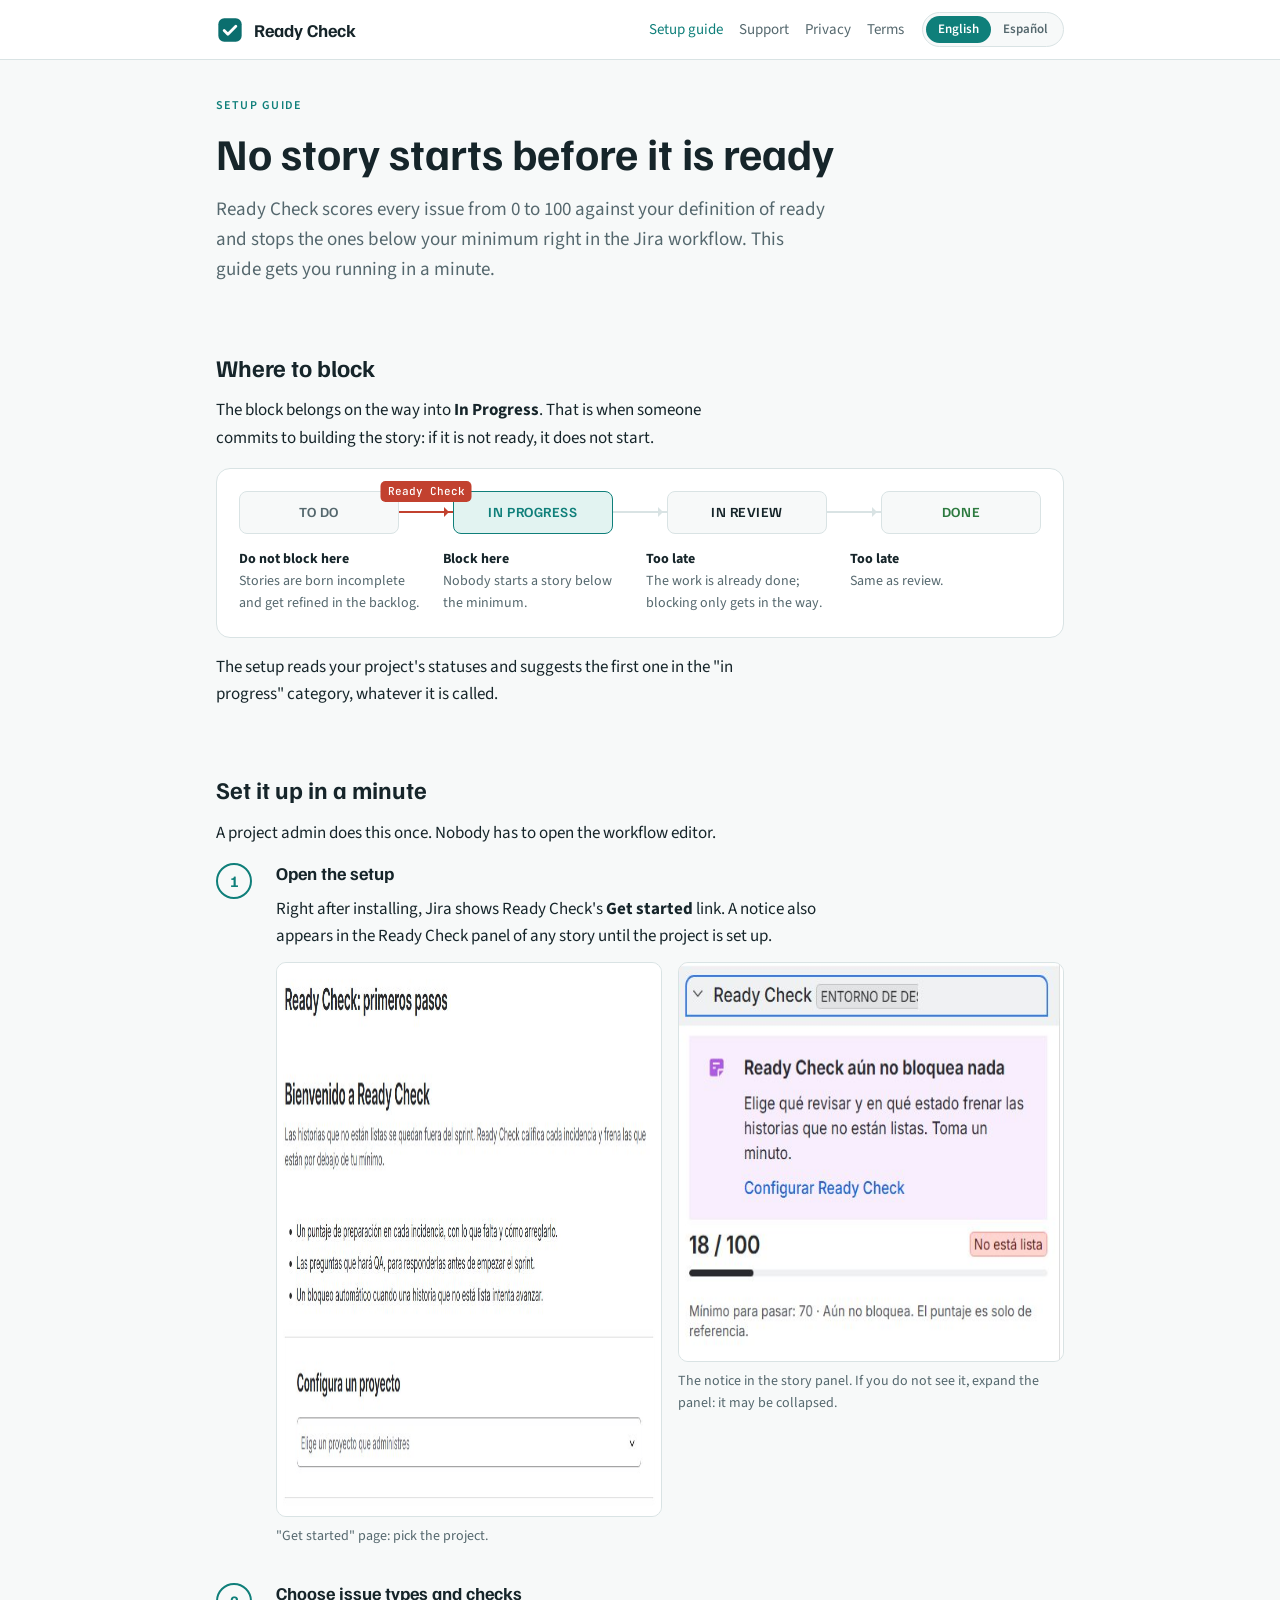
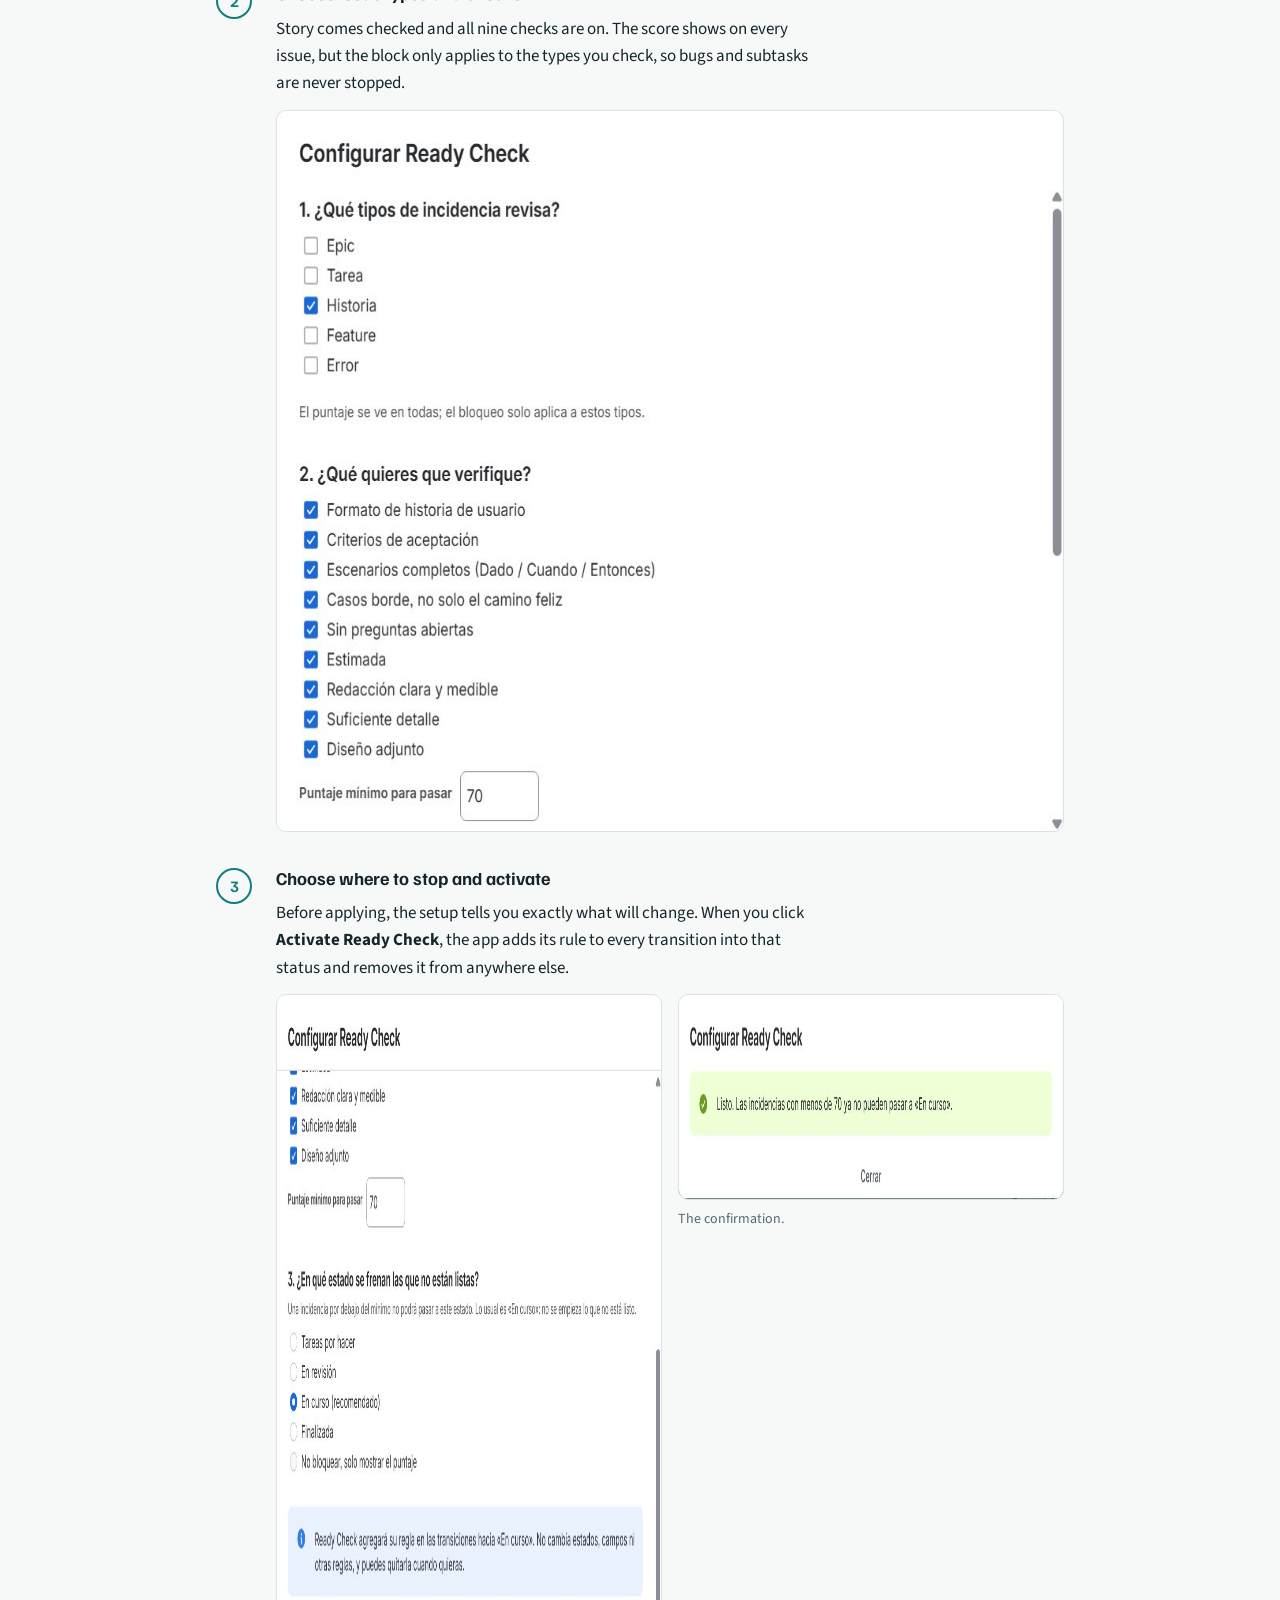
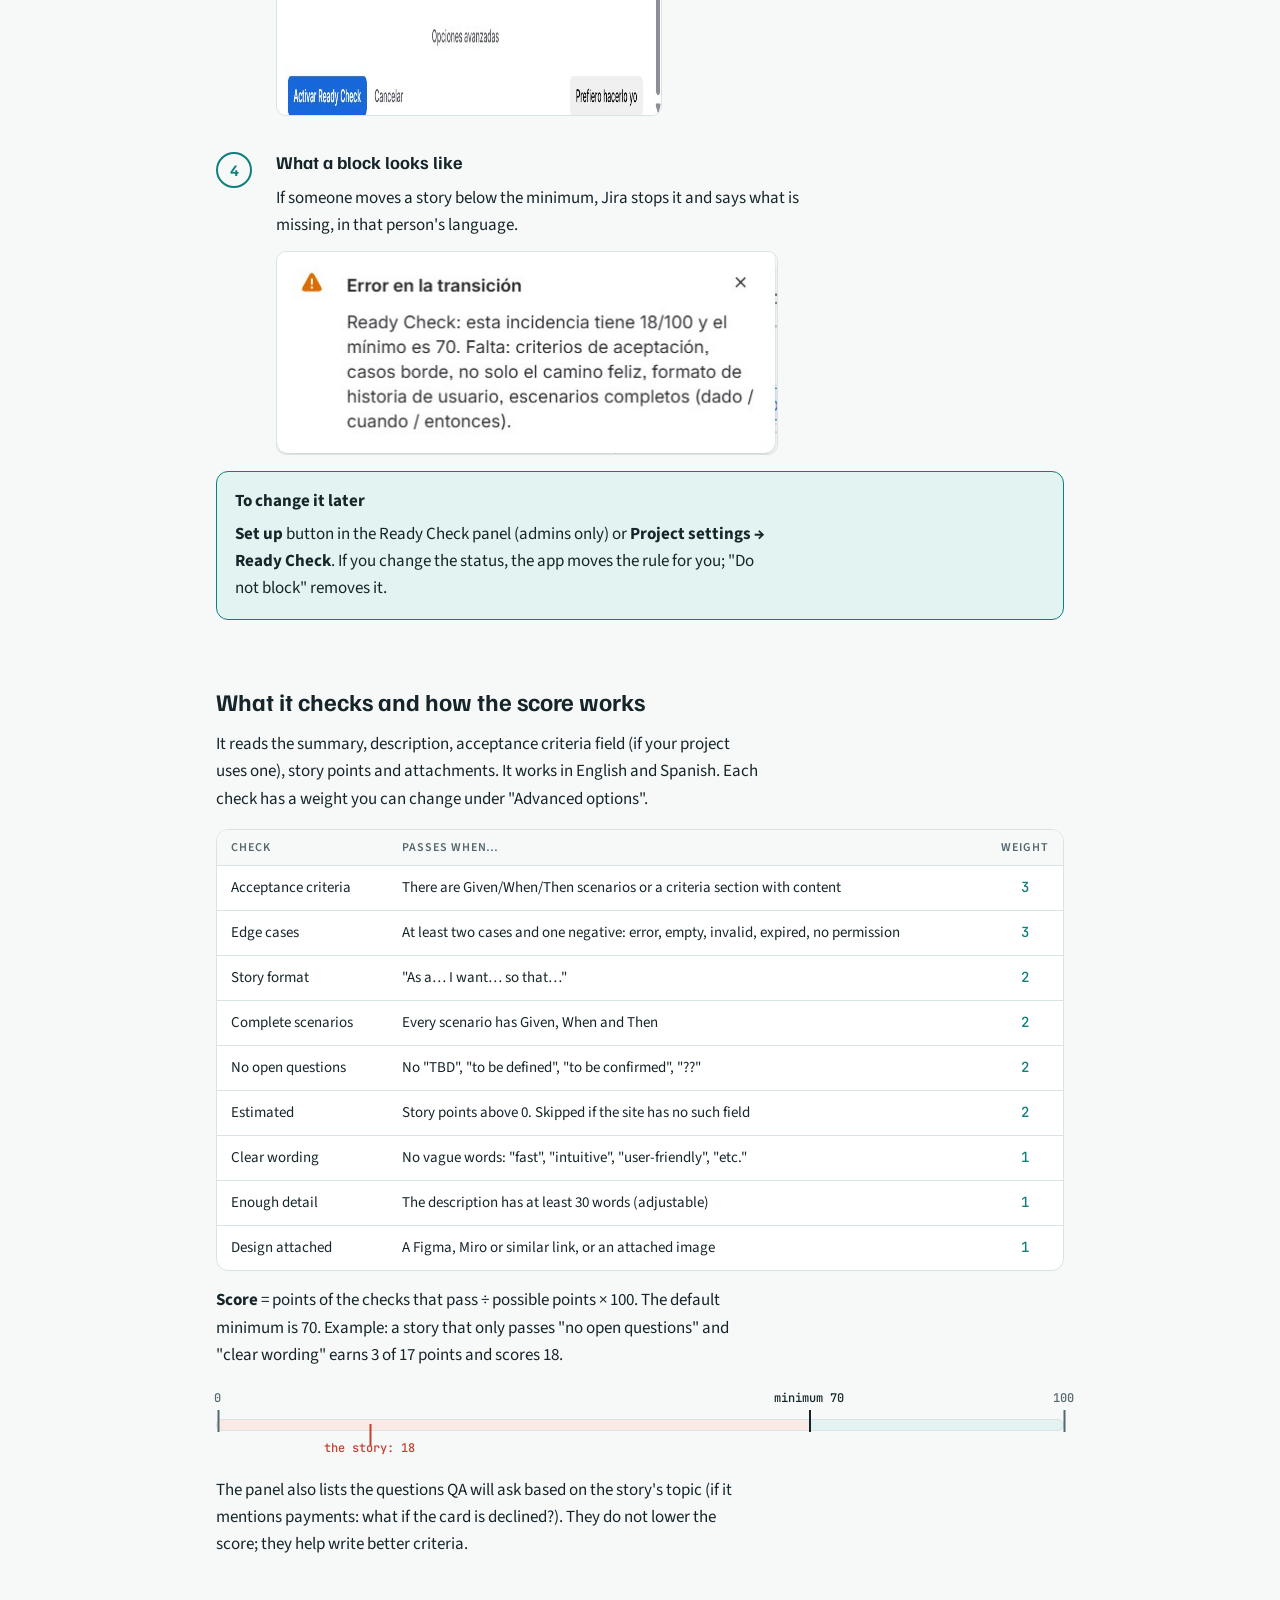
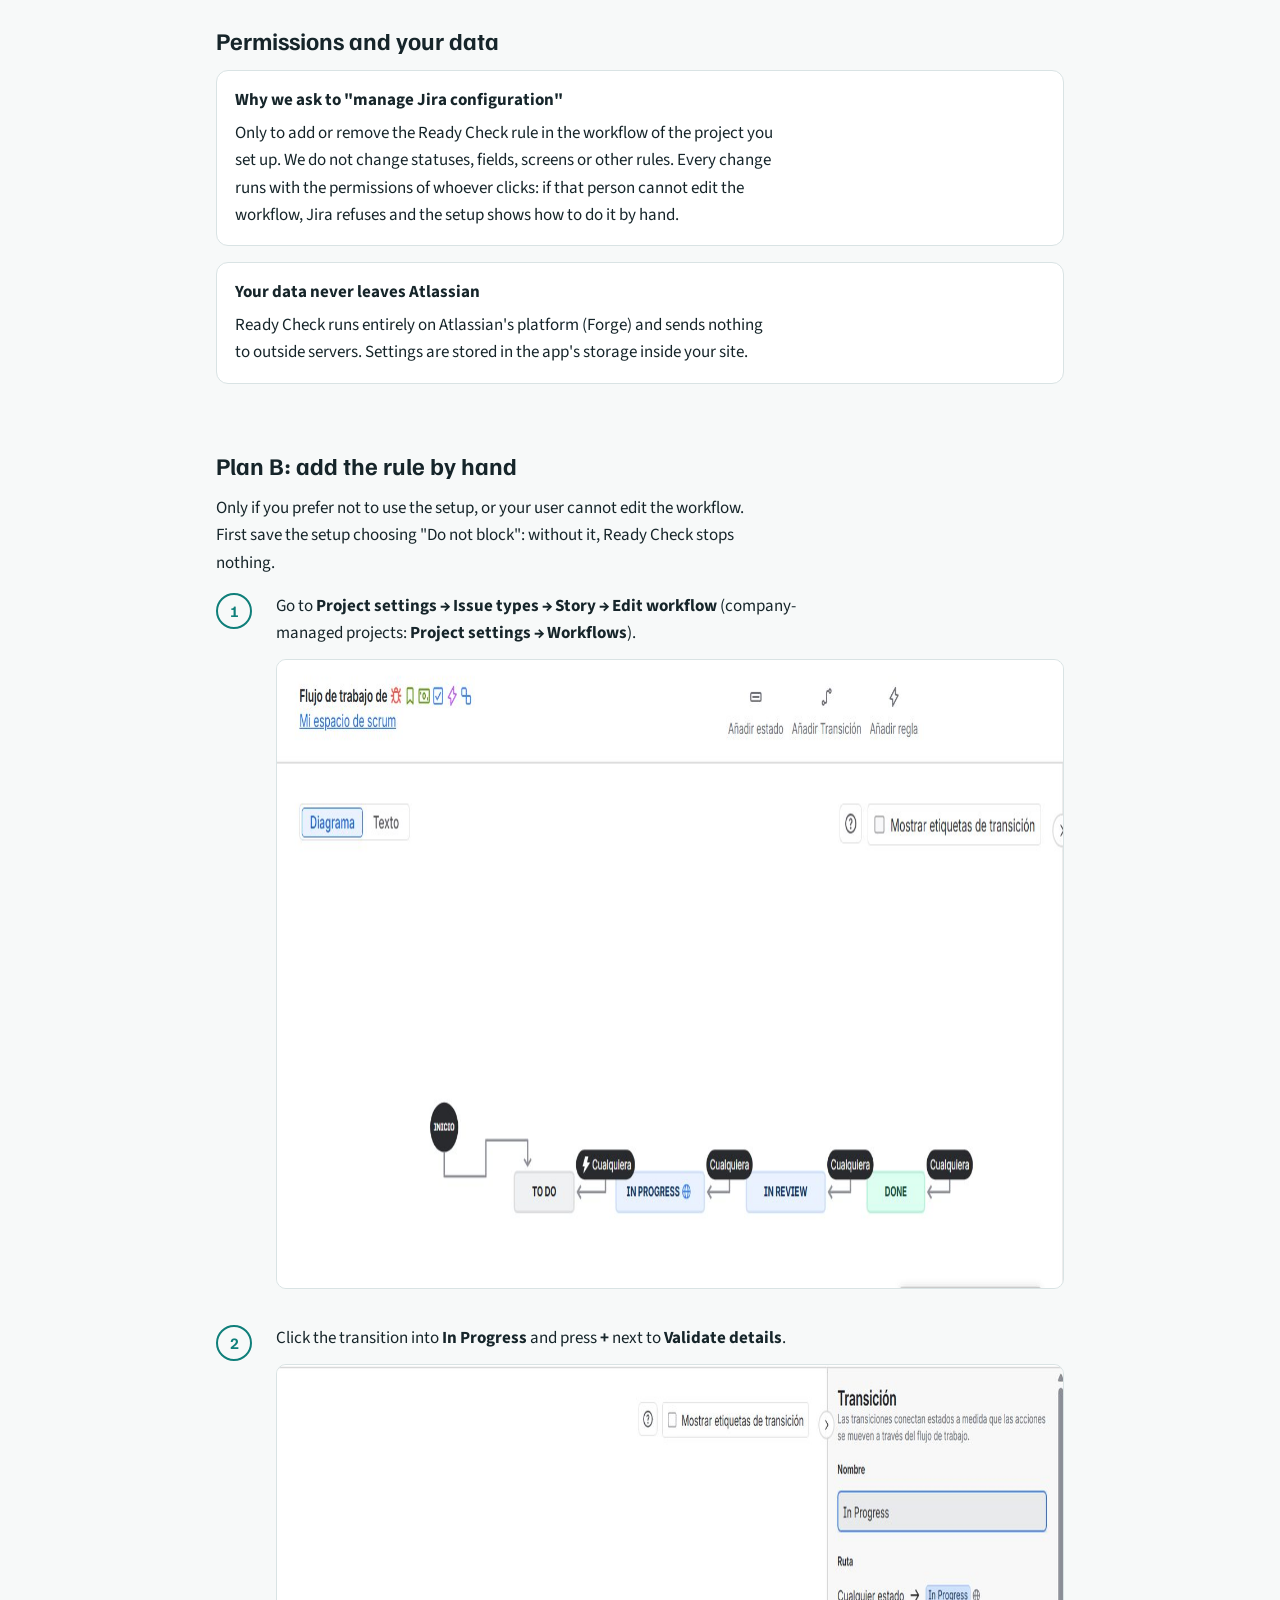
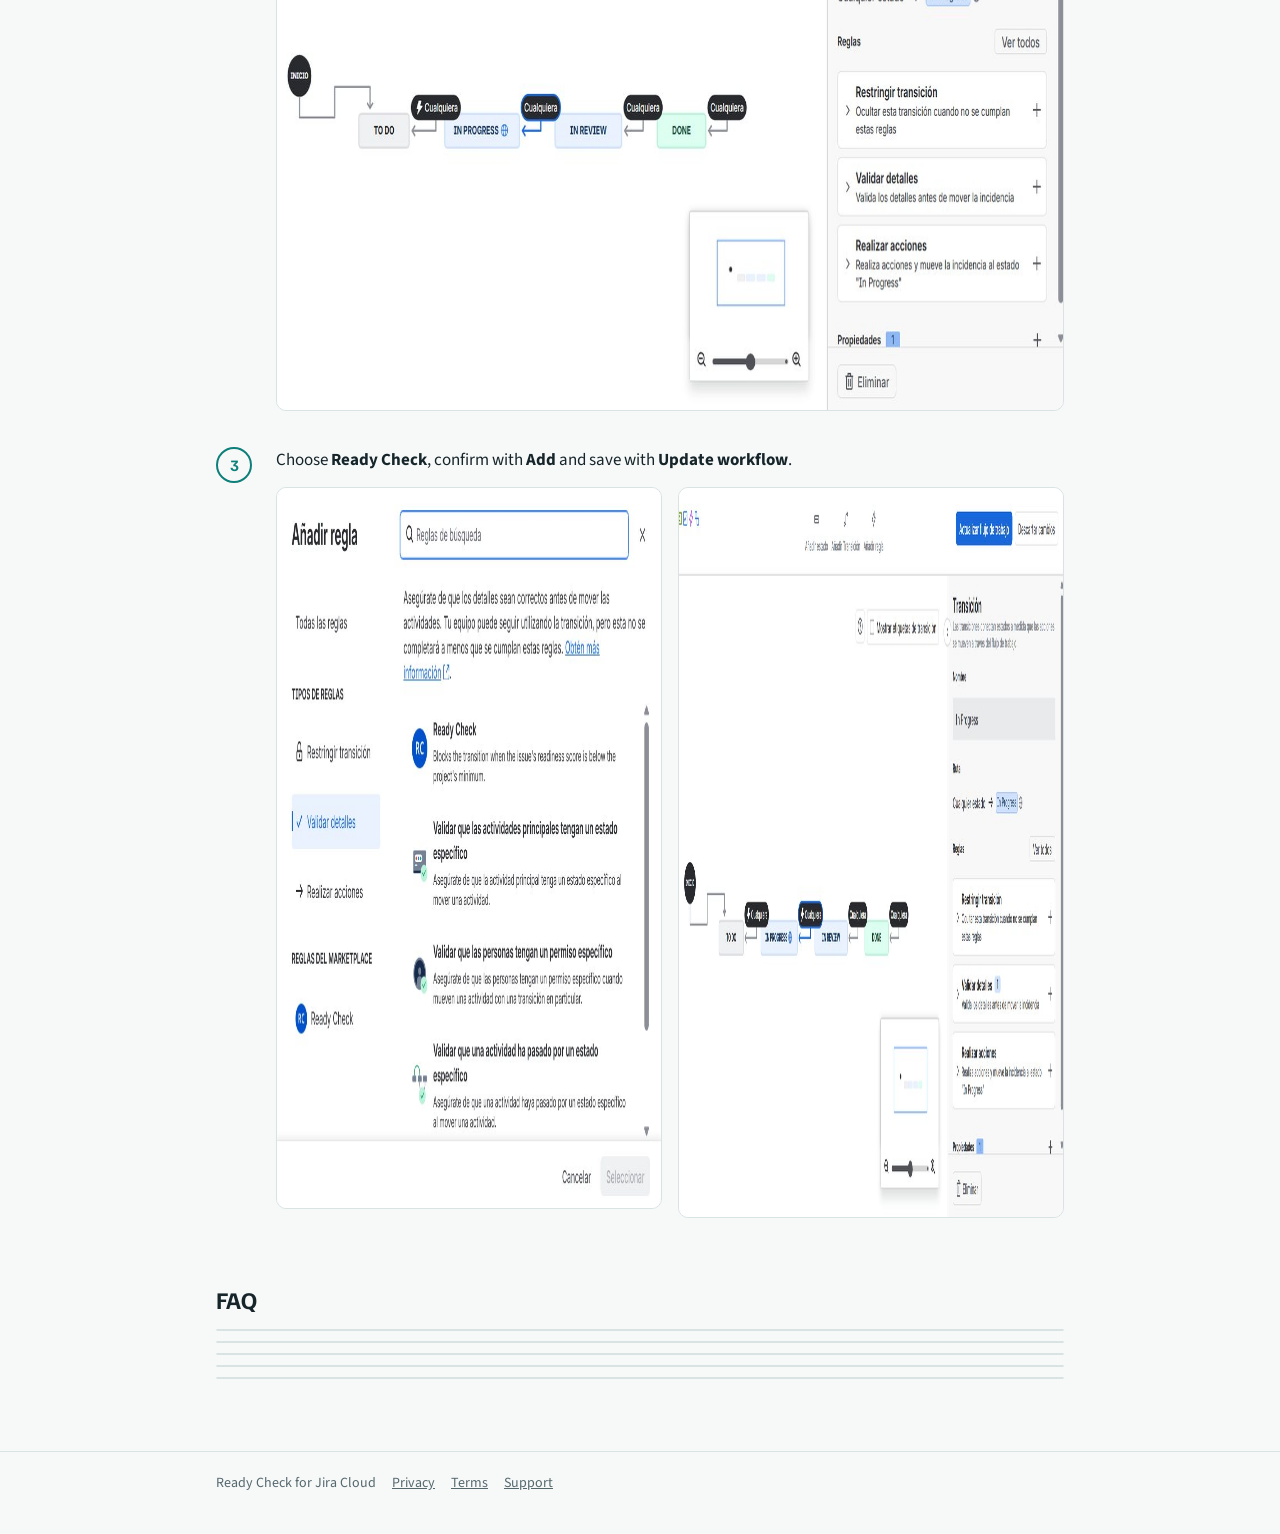
==== guide/index.html @ e9cc31d4 "feat: sitio público de Ready Check (guía, privacidad, términos y soporte) Co-Authored-By: Claude Opu" ====
<!doctype html>
<html lang="en">
<head>
<meta charset="utf-8">
<meta name="viewport" content="width=device-width, initial-scale=1">
<title>Ready Check Setup Guide</title>
<meta name="description" content="How to set up Ready Check in Jira in one minute.">
<link rel="icon" href="../assets/icon.svg" type="image/svg+xml">
<link rel="preconnect" href="https://fonts.googleapis.com">
<link rel="stylesheet" href="https://fonts.googleapis.com/css2?family=Familjen+Grotesk:wght@600;700&family=Source+Sans+3:wght@400;600&family=JetBrains+Mono:wght@500&display=swap">
<link rel="stylesheet" href="../assets/site.css">
</head>
<body>
<header class="top"><div class="top-in">
  <a class="brand" href="../"><img src="../assets/icon.svg" alt="" width="28" height="28">Ready Check</a>
  <nav class="nav">
    <a href="../guide/" aria-current="page"><span class="en">Setup guide</span><span class="es">Guía</span></a>
    <a href="../support/"><span class="en">Support</span><span class="es">Soporte</span></a>
    <a href="../privacy/"><span class="en">Privacy</span><span class="es">Privacidad</span></a>
    <a href="../terms/"><span class="en">Terms</span><span class="es">Términos</span></a>
  </nav>
  <div class="lang" role="group" aria-label="Language / Idioma">
    <button type="button" data-set="en" aria-pressed="true">English</button>
    <button type="button" data-set="es" aria-pressed="false">Español</button>
  </div>
</div></header>
<style>
.guide { gap: 56px; }
.guide section { display: grid; gap: 16px; scroll-margin-top: 16px; }
.gate { background: var(--surface); border: 1px solid var(--line); border-radius: 14px; padding: 22px; overflow-x: auto; }
.lane { display: flex; align-items: center; min-width: 640px; }
.st { flex: 1; text-align: center; padding: 12px 8px; border-radius: 8px; font: 600 14px/1.2 var(--font-display); text-transform: uppercase; letter-spacing: .04em; border: 1px solid var(--line); background: var(--bg); }
.st.todo { color: var(--muted); } .st.prog { color: var(--accent); background: var(--accent-soft); border-color: var(--accent); } .st.done { color: var(--ok); }
.arrow { width: 54px; height: 2px; background: var(--line); position: relative; flex: none; }
.arrow::after { content: ""; position: absolute; right: -1px; top: -4px; border: 5px solid transparent; border-left-color: var(--line); }
.arrow.blocked { background: var(--danger); } .arrow.blocked::after { border-left-color: var(--danger); }
.arrow.blocked span { position: absolute; left: 50%; top: -30px; transform: translateX(-50%); background: var(--danger); color: var(--surface); font: 500 11px/1 var(--font-mono); padding: 5px 7px; border-radius: 5px; white-space: nowrap; }
.gate-notes { display: grid; grid-template-columns: repeat(4, minmax(0,1fr)); gap: 12px; margin-top: 14px; min-width: 640px; font-size: 14px; color: var(--muted); }
.gate-notes b { color: var(--fg); display: block; }
.scale { position: relative; height: 12px; border-radius: 6px; background: linear-gradient(90deg, var(--danger-soft) 0 70%, var(--accent-soft) 70% 100%); border: 1px solid var(--line); margin: 34px 0 30px; }
.tick { position: absolute; top: -28px; transform: translateX(-50%); font: 500 12px/1 var(--font-mono); color: var(--muted); white-space: nowrap; }
.tick::after { content: ""; position: absolute; left: 50%; top: 18px; width: 2px; height: 22px; background: currentColor; }
.tick.min { color: var(--fg); } .tick.story { top: 22px; color: var(--danger); } .tick.story::after { top: -18px; }
.steps { display: grid; gap: 36px; counter-reset: s; }
.step { display: grid; grid-template-columns: 44px minmax(0,1fr); gap: 16px; }
.step-n { counter-increment: s; width: 36px; height: 36px; border-radius: 50%; border: 2px solid var(--accent); color: var(--accent); display: grid; place-items: center; font: 700 16px/1 var(--font-display); }
.step-n::before { content: counter(s); }
.step-body { display: grid; gap: 12px; min-width: 0; }
.pair { display: grid; grid-template-columns: repeat(2, minmax(0,1fr)); gap: 16px; align-items: start; }
@media (max-width: 640px) { .pair { grid-template-columns: minmax(0,1fr); } }
td.w { font: 500 14px/1.6 var(--font-mono); text-align: center; color: var(--accent); width: 64px; }
.note { border: 1px solid var(--line); background: var(--surface); border-radius: 12px; padding: 16px 18px; display: grid; gap: 6px; }
.note.key { border-color: var(--accent); background: var(--accent-soft); }
.faq { display: grid; gap: 10px; }
details { border: 1px solid var(--line); background: var(--surface); border-radius: 10px; padding: 0 16px; }
summary { cursor: pointer; padding: 14px 0; font: 600 16px/1.3 var(--font-display); }
details p { padding-bottom: 14px; }
</style>
<main class="page guide">
    <section>
      <div class="eyebrow"><span class="es">Guía de configuración</span><span class="en">Setup guide</span></div>
      <h1 class="es">Que ninguna historia empiece sin estar lista</h1>
      <h1 class="en">No story starts before it is ready</h1>
      <p class="lede es">Ready Check califica cada incidencia de 0 a 100 según su definición de listo y frena en el flujo de Jira las que están por debajo de tu mínimo. Esta guía te deja funcionando en un minuto.</p>
      <p class="lede en">Ready Check scores every issue from 0 to 100 against your definition of ready and stops the ones below your minimum right in the Jira workflow. This guide gets you running in a minute.</p>
    </section>

    <section id="donde">
      <h2 class="es">Dónde conviene bloquear</h2>
      <h2 class="en">Where to block</h2>
      <p class="es">El bloqueo va en la entrada a <b>En curso</b>. Es el momento en que alguien se compromete a construir la historia: si no está lista, que no empiece.</p>
      <p class="en">The block belongs on the way into <b>In Progress</b>. That is when someone commits to building the story: if it is not ready, it does not start.</p>
      <div class="gate" role="img" aria-label="Flujo: Tareas por hacer, En curso con bloqueo, En revisión, Finalizada">
        <div class="lane">
          <div class="st todo"><span class="es">Tareas por hacer</span><span class="en">To Do</span></div>
          <div class="arrow blocked"><span class="es">Ready Check</span><span class="en">Ready Check</span></div>
          <div class="st prog"><span class="es">En curso</span><span class="en">In Progress</span></div>
          <div class="arrow"></div>
          <div class="st"><span class="es">En revisión</span><span class="en">In Review</span></div>
          <div class="arrow"></div>
          <div class="st done"><span class="es">Finalizada</span><span class="en">Done</span></div>
        </div>
        <div class="gate-notes">
          <div class="es"><b>No bloquear aquí</b>Las historias nacen incompletas y se refinan en el backlog.</div>
          <div class="en"><b>Do not block here</b>Stories are born incomplete and get refined in the backlog.</div>
          <div class="es"><b>Bloquear aquí</b>Nadie empieza una historia por debajo del mínimo.</div>
          <div class="en"><b>Block here</b>Nobody starts a story below the minimum.</div>
          <div class="es"><b>Muy tarde</b>El trabajo ya está hecho; frenarla solo estorba.</div>
          <div class="en"><b>Too late</b>The work is already done; blocking only gets in the way.</div>
          <div class="es"><b>Muy tarde</b>Igual que en revisión.</div>
          <div class="en"><b>Too late</b>Same as review.</div>
        </div>
      </div>
      <p class="es">El asistente lee los estados de tu proyecto y te sugiere el primero de la categoría «en curso», se llame como se llame.</p>
      <p class="en">The setup reads your project's statuses and suggests the first one in the "in progress" category, whatever it is called.</p>
    </section>

    <section id="rapido">
      <h2 class="es">Configúralo en un minuto</h2>
      <h2 class="en">Set it up in a minute</h2>
      <p class="es">Solo lo puede hacer un administrador del proyecto. Nadie tiene que entrar al editor de flujos.</p>
      <p class="en">A project admin does this once. Nobody has to open the workflow editor.</p>
      <div class="steps">
        <div class="step"><div class="step-n" aria-hidden="true"></div><div class="step-body">
          <h3 class="es">Abre el asistente</h3><h3 class="en">Open the setup</h3>
          <p class="es">Justo después de instalar, Jira muestra el enlace <b>Comenzar</b> de Ready Check. También aparece un aviso en el panel de Ready Check de cualquier historia mientras el proyecto no esté configurado.</p>
          <p class="en">Right after installing, Jira shows Ready Check's <b>Get started</b> link. A notice also appears in the Ready Check panel of any story until the project is set up.</p>
          <div class="pair">
            <figure><img src="img/comenzar.jpg" alt="Página Comenzar de Ready Check con el selector de proyecto" width="990" height="555"><figcaption class="es">Página «Comenzar»: elige el proyecto.</figcaption><figcaption class="en">"Get started" page: pick the project.</figcaption></figure>
            <figure><img src="img/aviso.jpg" alt="Aviso en el panel: Ready Check aún no bloquea nada" width="490" height="400"><figcaption class="es">El aviso en el panel de la historia. Si no lo ves, abre el panel: puede estar contraído.</figcaption><figcaption class="en">The notice in the story panel. If you do not see it, expand the panel: it may be collapsed.</figcaption></figure>
          </div>
        </div></div>

        <div class="step"><div class="step-n" aria-hidden="true"></div><div class="step-body">
          <h3 class="es">Elige tipos y revisiones</h3><h3 class="en">Choose issue types and checks</h3>
          <p class="es">Historia viene marcada y las nueve revisiones vienen prendidas. El puntaje se ve en todas las incidencias, pero el bloqueo solo aplica a los tipos que marques. Así los errores y las subtareas no se frenan.</p>
          <p class="en">Story comes checked and all nine checks are on. The score shows on every issue, but the block only applies to the types you check, so bugs and subtasks are never stopped.</p>
          <figure><img src="img/pasos12.jpg" alt="Pasos 1 y 2 del asistente: tipos de incidencia y revisiones" width="996" height="722"></figure>
        </div></div>

        <div class="step"><div class="step-n" aria-hidden="true"></div><div class="step-body">
          <h3 class="es">Elige dónde frenar y activa</h3><h3 class="en">Choose where to stop and activate</h3>
          <p class="es">Antes de aplicar, el asistente te dice exactamente qué va a cambiar. Al dar <b>Activar Ready Check</b>, la app agrega su regla en todas las transiciones hacia ese estado y la quita de cualquier otra.</p>
          <p class="en">Before applying, the setup tells you exactly what will change. When you click <b>Activate Ready Check</b>, the app adds its rule to every transition into that status and removes it from anywhere else.</p>
          <div class="pair">
            <figure><img src="img/paso3.jpg" alt="Paso 3: estado donde se frenan, con En curso recomendado" width="996" height="722"></figure>
            <figure><img src="img/listo.jpg" alt="Mensaje Listo: las incidencias con menos de 70 ya no pueden pasar a En curso" width="996" height="206"><figcaption class="es">La confirmación.</figcaption><figcaption class="en">The confirmation.</figcaption></figure>
          </div>
        </div></div>

        <div class="step"><div class="step-n" aria-hidden="true"></div><div class="step-body">
          <h3 class="es">Así se ve un bloqueo</h3><h3 class="en">What a block looks like</h3>
          <p class="es">Si alguien mueve una historia por debajo del mínimo, Jira la frena y dice qué le falta, en el idioma de esa persona.</p>
          <p class="en">If someone moves a story below the minimum, Jira stops it and says what is missing, in that person's language.</p>
          <figure><img src="img/bloqueo.jpg" alt="Error en la transición: Ready Check, esta incidencia tiene 18 de 100 y el mínimo es 70" width="502" height="204" style="max-width:520px"></figure>
        </div></div>
      </div>
      <div class="note key">
        <b class="es">Para cambiarlo después</b><b class="en">To change it later</b>
        <p class="es">Botón <b>Configurar</b> en el panel de Ready Check (solo lo ven los administradores) o <b>Configuración del proyecto → Ready Check</b>. Si cambias el estado, la app mueve la regla sola; «No bloquear» la quita.</p>
        <p class="en"><b>Set up</b> button in the Ready Check panel (admins only) or <b>Project settings → Ready Check</b>. If you change the status, the app moves the rule for you; "Do not block" removes it.</p>
      </div>
    </section>

    <section id="revisa">
      <h2 class="es">Qué revisa y cómo calcula el puntaje</h2>
      <h2 class="en">What it checks and how the score works</h2>
      <p class="es">Lee el resumen, la descripción, el campo de criterios de aceptación (si tu proyecto usa uno), los story points y los adjuntos. Funciona en español y en inglés. Cada revisión tiene un peso que puedes cambiar en «Opciones avanzadas».</p>
      <p class="en">It reads the summary, description, acceptance criteria field (if your project uses one), story points and attachments. It works in English and Spanish. Each check has a weight you can change under "Advanced options".</p>
      <div class="table-wrap"><table>
        <thead><tr><th class="es">Revisión</th><th class="en">Check</th><th class="es">Pasa si…</th><th class="en">Passes when…</th><th class="es">Peso</th><th class="en">Weight</th></tr></thead>
        <tbody>
          <tr><td class="es">Criterios de aceptación</td><td class="en">Acceptance criteria</td><td class="es">Hay escenarios Dado/Cuando/Entonces o una sección de criterios con contenido</td><td class="en">There are Given/When/Then scenarios or a criteria section with content</td><td class="w">3</td></tr>
          <tr><td class="es">Casos borde</td><td class="en">Edge cases</td><td class="es">Al menos dos casos y uno negativo: error, vacío, inválido, vencido, sin permiso</td><td class="en">At least two cases and one negative: error, empty, invalid, expired, no permission</td><td class="w">3</td></tr>
          <tr><td class="es">Formato de historia</td><td class="en">Story format</td><td class="es">«Como… quiero… para…»</td><td class="en">"As a… I want… so that…"</td><td class="w">2</td></tr>
          <tr><td class="es">Escenarios completos</td><td class="en">Complete scenarios</td><td class="es">Cada escenario tiene Dado, Cuando y Entonces</td><td class="en">Every scenario has Given, When and Then</td><td class="w">2</td></tr>
          <tr><td class="es">Sin preguntas abiertas</td><td class="en">No open questions</td><td class="es">No aparece «TBD», «por definir», «pendiente de confirmar», «??»</td><td class="en">No "TBD", "to be defined", "to be confirmed", "??"</td><td class="w">2</td></tr>
          <tr><td class="es">Estimada</td><td class="en">Estimated</td><td class="es">Story points mayores a 0. Si el sitio no tiene ese campo, no cuenta</td><td class="en">Story points above 0. Skipped if the site has no such field</td><td class="w">2</td></tr>
          <tr><td class="es">Redacción clara</td><td class="en">Clear wording</td><td class="es">Sin palabras vagas: «rápido», «intuitivo», «amigable», «etc.»</td><td class="en">No vague words: "fast", "intuitive", "user-friendly", "etc."</td><td class="w">1</td></tr>
          <tr><td class="es">Suficiente detalle</td><td class="en">Enough detail</td><td class="es">La descripción tiene al menos 30 palabras (ajustable)</td><td class="en">The description has at least 30 words (adjustable)</td><td class="w">1</td></tr>
          <tr><td class="es">Diseño adjunto</td><td class="en">Design attached</td><td class="es">Un enlace de Figma, Miro u otra herramienta de diseño, o una imagen adjunta</td><td class="en">A Figma, Miro or similar link, or an attached image</td><td class="w">1</td></tr>
        </tbody>
      </table></div>
      <p class="es"><b>Puntaje</b> = puntos de las revisiones que pasan ÷ puntos posibles × 100. El mínimo por defecto es 70. Ejemplo: una historia que solo pasa «sin preguntas abiertas» y «redacción clara» suma 3 de 17 puntos y saca 18.</p>
      <p class="en"><b>Score</b> = points of the checks that pass ÷ possible points × 100. The default minimum is 70. Example: a story that only passes "no open questions" and "clear wording" earns 3 of 17 points and scores 18.</p>
      <div class="scale" aria-hidden="true">
        <span class="tick" style="left:0%">0</span>
        <span class="tick min" style="left:70%"><span class="es">mínimo 70</span><span class="en">minimum 70</span></span>
        <span class="tick" style="left:100%">100</span>
        <span class="tick story" style="left:18%"><span class="es">la historia: 18</span><span class="en">the story: 18</span></span>
      </div>
      <p class="es">El panel también muestra las preguntas que hará QA según el tema de la historia (si habla de pagos: ¿qué pasa si la tarjeta es rechazada?). No restan puntos: ayudan a escribir mejores criterios.</p>
      <p class="en">The panel also lists the questions QA will ask based on the story's topic (if it mentions payments: what if the card is declined?). They do not lower the score; they help write better criteria.</p>
    </section>

    <section id="permisos">
      <h2 class="es">Permisos y tus datos</h2>
      <h2 class="en">Permissions and your data</h2>
      <div class="note">
        <b class="es">Por qué pedimos «administrar la configuración de Jira»</b>
        <b class="en">Why we ask to "manage Jira configuration"</b>
        <p class="es">Solo para agregar o quitar la regla de Ready Check en el flujo del proyecto que configuras. No cambiamos estados, campos, pantallas ni otras reglas. Cada cambio se hace con los permisos de quien da clic: si esa persona no puede editar el flujo, Jira no lo permite y el asistente le muestra cómo hacerlo a mano.</p>
        <p class="en">Only to add or remove the Ready Check rule in the workflow of the project you set up. We do not change statuses, fields, screens or other rules. Every change runs with the permissions of whoever clicks: if that person cannot edit the workflow, Jira refuses and the setup shows how to do it by hand.</p>
      </div>
      <div class="note">
        <b class="es">Tus datos no salen de Atlassian</b>
        <b class="en">Your data never leaves Atlassian</b>
        <p class="es">Ready Check corre completo dentro de la plataforma de Atlassian (Forge) y no envía información a servidores externos. La configuración se guarda en el almacenamiento de la app dentro de tu sitio.</p>
        <p class="en">Ready Check runs entirely on Atlassian's platform (Forge) and sends nothing to outside servers. Settings are stored in the app's storage inside your site.</p>
      </div>
    </section>

    <section id="manual">
      <h2 class="es">Plan B: agregar la regla a mano</h2>
      <h2 class="en">Plan B: add the rule by hand</h2>
      <p class="es">Solo si prefieres no usar el asistente, o si tu usuario no puede editar el flujo. Primero guarda la configuración con el asistente eligiendo «No bloquear»: sin eso, Ready Check no frena nada.</p>
      <p class="en">Only if you prefer not to use the setup, or your user cannot edit the workflow. First save the setup choosing "Do not block": without it, Ready Check stops nothing.</p>
      <div class="steps">
        <div class="step"><div class="step-n" aria-hidden="true"></div><div class="step-body">
          <p class="es">Ve a <b>Configuración del proyecto → Tipos de incidencia → Historia → Editar flujo de trabajo</b> (en proyectos gestionados por la empresa: <b>Configuración del proyecto → Flujos de trabajo</b>).</p>
          <p class="en">Go to <b>Project settings → Issue types → Story → Edit workflow</b> (company-managed projects: <b>Project settings → Workflows</b>).</p>
          <figure><img src="img/m-editor.jpg" alt="Editor de flujo de trabajo con los estados" width="1400" height="630" loading="lazy"></figure>
        </div></div>
        <div class="step"><div class="step-n" aria-hidden="true"></div><div class="step-body">
          <p class="es">Haz clic en la transición que llega a <b>En curso</b> y, en <b>Validar detalles</b>, pulsa <b>+</b>.</p>
          <p class="en">Click the transition into <b>In Progress</b> and press <b>+</b> next to <b>Validate details</b>.</p>
          <figure><img src="img/m-transicion.jpg" alt="Transición hacia In Progress seleccionada con el panel de reglas" width="1400" height="647" loading="lazy"></figure>
        </div></div>
        <div class="step"><div class="step-n" aria-hidden="true"></div><div class="step-body">
          <p class="es">Elige <b>Ready Check</b>, confirma con <b>Añadir</b> y guarda con <b>Actualizar flujo de trabajo</b>.</p>
          <p class="en">Choose <b>Ready Check</b>, confirm with <b>Add</b> and save with <b>Update workflow</b>.</p>
          <div class="pair">
            <figure><img src="img/m-regla.jpg" alt="Lista de reglas con Ready Check" width="996" height="722" loading="lazy"></figure>
            <figure><img src="img/m-agregada.jpg" alt="Regla agregada en la transición" width="1400" height="731" loading="lazy"></figure>
          </div>
        </div></div>
      </div>
    </section>

    <section id="faq">
      <h2 class="es">Preguntas frecuentes</h2>
      <h2 class="en">FAQ</h2>
      <div class="faq">
        <details><summary class="es">No veo el aviso para configurar</summary><summary class="en">I do not see the setup notice</summary>
          <p class="es">El panel de Ready Check puede estar contraído en la barra derecha de la incidencia: haz clic en su título. También puedes entrar por la página «Comenzar» o por Configuración del proyecto → Ready Check.</p>
          <p class="en">The Ready Check panel may be collapsed on the right side of the issue: click its title. You can also use the "Get started" page or Project settings → Ready Check.</p></details>
        <details><summary class="es">¿Va a bloquear errores o subtareas?</summary><summary class="en">Will it block bugs or subtasks?</summary>
          <p class="es">No, salvo que los marques en el paso 1. El puntaje se muestra en todas las incidencias, pero el bloqueo solo aplica a los tipos elegidos.</p>
          <p class="en">No, unless you check them in step 1. The score shows on every issue, but the block only applies to the chosen types.</p></details>
        <details><summary class="es">Mi flujo se comparte con otros proyectos</summary><summary class="en">My workflow is shared with other projects</summary>
          <p class="es">Ready Check solo bloquea en los proyectos que pasaron por el asistente. Los demás proyectos que usan el mismo flujo siguen igual.</p>
          <p class="en">Ready Check only blocks in projects that went through the setup. Other projects using the same workflow are unaffected.</p></details>
        <details><summary class="es">Jira está en otro idioma</summary><summary class="en">Jira is in another language</summary>
          <p class="es">Los tipos de incidencia se guardan por su código interno, así que el bloqueo funciona igual en cualquier idioma. Los mensajes salen en el idioma de cada persona (español o inglés), o en el que fijes en «Opciones avanzadas».</p>
          <p class="en">Issue types are stored by their internal id, so the block works the same in any language. Messages follow each person's language (English or Spanish), or the one you set under "Advanced options".</p></details>
        <details><summary class="es">¿Cómo lo desactivo?</summary><summary class="en">How do I turn it off?</summary>
          <p class="es">Abre el asistente y elige «No bloquear, solo mostrar el puntaje». La app quita su regla del flujo.</p>
          <p class="en">Open the setup and choose "Do not block, only show the score". The app removes its rule from the workflow.</p></details>
      </div>
    </section>

    
  </main>
<footer><div class="page">
  <span>Ready Check for Jira Cloud</span>
  <a href="../privacy/"><span class="en">Privacy</span><span class="es">Privacidad</span></a>
  <a href="../terms/"><span class="en">Terms</span><span class="es">Términos</span></a>
  <a href="../support/"><span class="en">Support</span><span class="es">Soporte</span></a>
</div></footer>
<script src="../assets/lang.js"></script>
</body>
</html>
---- assets/site.css ----
/* Ready Check site: one reading column, teal accent from the app icon, cool neutrals. */
:root {
  --bg: #f7f9f9; --surface: #ffffff; --fg: #16252a; --muted: #55686e; --line: #d9e3e4;
  --accent: #0f7f7a; --accent-soft: #e2f3f1; --danger: #c2412f; --danger-soft: #fbe9e6; --ok: #2c7a3f;
  --font-display: "Familjen Grotesk", "Segoe UI", system-ui, sans-serif;
  --font-body: "Source Sans 3", "Segoe UI", system-ui, sans-serif;
  --font-mono: "JetBrains Mono", ui-monospace, Consolas, monospace;
  color-scheme: light;
}
@media (prefers-color-scheme: dark) {
  :root { --bg: #0f1719; --surface: #162124; --fg: #e3eced; --muted: #9db0b4; --line: #2a3a3e;
    --accent: #4cc3bb; --accent-soft: #15302f; --danger: #f08a7a; --danger-soft: #3a1f1b; --ok: #7fcf92; color-scheme: dark; }
}
* { box-sizing: border-box; }
html { scroll-behavior: smooth; }
body { margin: 0; background: var(--bg); color: var(--fg); font: 17px/1.6 var(--font-body); }
img { max-width: 100%; }
body:not([data-lang="en"]) .en, body[data-lang="en"] .es { display: none !important; }
.top { border-bottom: 1px solid var(--line); background: var(--surface); }
.top-in, .page { max-width: 880px; margin: 0 auto; padding-left: max(16px, env(safe-area-inset-left, 0px)); padding-right: max(16px, env(safe-area-inset-right, 0px)); }
.top-in { display: flex; align-items: center; gap: 18px; flex-wrap: wrap; padding-block: 12px; }
.brand { display: flex; align-items: center; gap: 10px; font: 700 18px/1 var(--font-display); color: var(--fg); text-decoration: none; margin-right: auto; }
.brand img { width: 28px; height: 28px; }
.nav { display: flex; gap: 16px; flex-wrap: wrap; font-size: 15px; }
.nav a { color: var(--muted); text-decoration: none; }
.nav a:hover, .nav a[aria-current="page"] { color: var(--accent); }
.lang { display: inline-flex; border: 1px solid var(--line); border-radius: 999px; padding: 3px; background: var(--bg); }
.lang button { font: 600 13px/1 var(--font-body); border: 0; background: transparent; color: var(--muted); padding: 7px 12px; border-radius: 999px; cursor: pointer; }
.lang button[aria-pressed="true"] { background: var(--accent); color: var(--surface); }
button:focus-visible, a:focus-visible { outline: 2px solid var(--accent); outline-offset: 2px; }
.page { padding-block: 40px 72px; display: grid; gap: 28px; }
h1, h2, h3 { font-family: var(--font-display); text-wrap: balance; line-height: 1.15; margin: 0; }
h1 { font-size: clamp(30px, 5vw, 44px); }
h2 { font-size: 24px; margin-top: 12px; }
h3 { font-size: 18px; }
p, li { max-width: 68ch; }
p { margin: 0; }
ul { margin: 0; padding-left: 22px; display: grid; gap: 6px; }
a { color: var(--accent); }
.lede { font-size: 19px; color: var(--muted); }
.meta { font-size: 14px; color: var(--muted); }
.eyebrow { font: 600 12px/1 var(--font-body); text-transform: uppercase; letter-spacing: .12em; color: var(--accent); }
.card { border: 1px solid var(--line); background: var(--surface); border-radius: 12px; padding: 18px 20px; display: grid; gap: 8px; }
.card.key { border-color: var(--accent); background: var(--accent-soft); }
.grid { display: grid; grid-template-columns: repeat(auto-fit, minmax(230px, 1fr)); gap: 14px; }
.table-wrap { overflow-x: auto; border: 1px solid var(--line); border-radius: 12px; background: var(--surface); }
table { border-collapse: collapse; width: 100%; min-width: 560px; font-size: 15px; }
th, td { text-align: left; padding: 10px 14px; border-bottom: 1px solid var(--line); vertical-align: top; }
th { font: 600 12px/1.3 var(--font-body); text-transform: uppercase; letter-spacing: .08em; color: var(--muted); background: var(--bg); }
tr:last-child td { border-bottom: 0; }
.cta { display: inline-block; background: var(--accent); color: var(--surface); text-decoration: none; font-weight: 600; padding: 11px 18px; border-radius: 8px; }
figure { margin: 0; display: grid; gap: 8px; }
figure img { border: 1px solid var(--line); border-radius: 10px; display: block; }
figcaption { font-size: 14px; color: var(--muted); }
footer { border-top: 1px solid var(--line); }
footer .page { padding-block: 20px 40px; font-size: 14px; color: var(--muted); display: flex; gap: 16px; flex-wrap: wrap; }
footer a { color: var(--muted); }
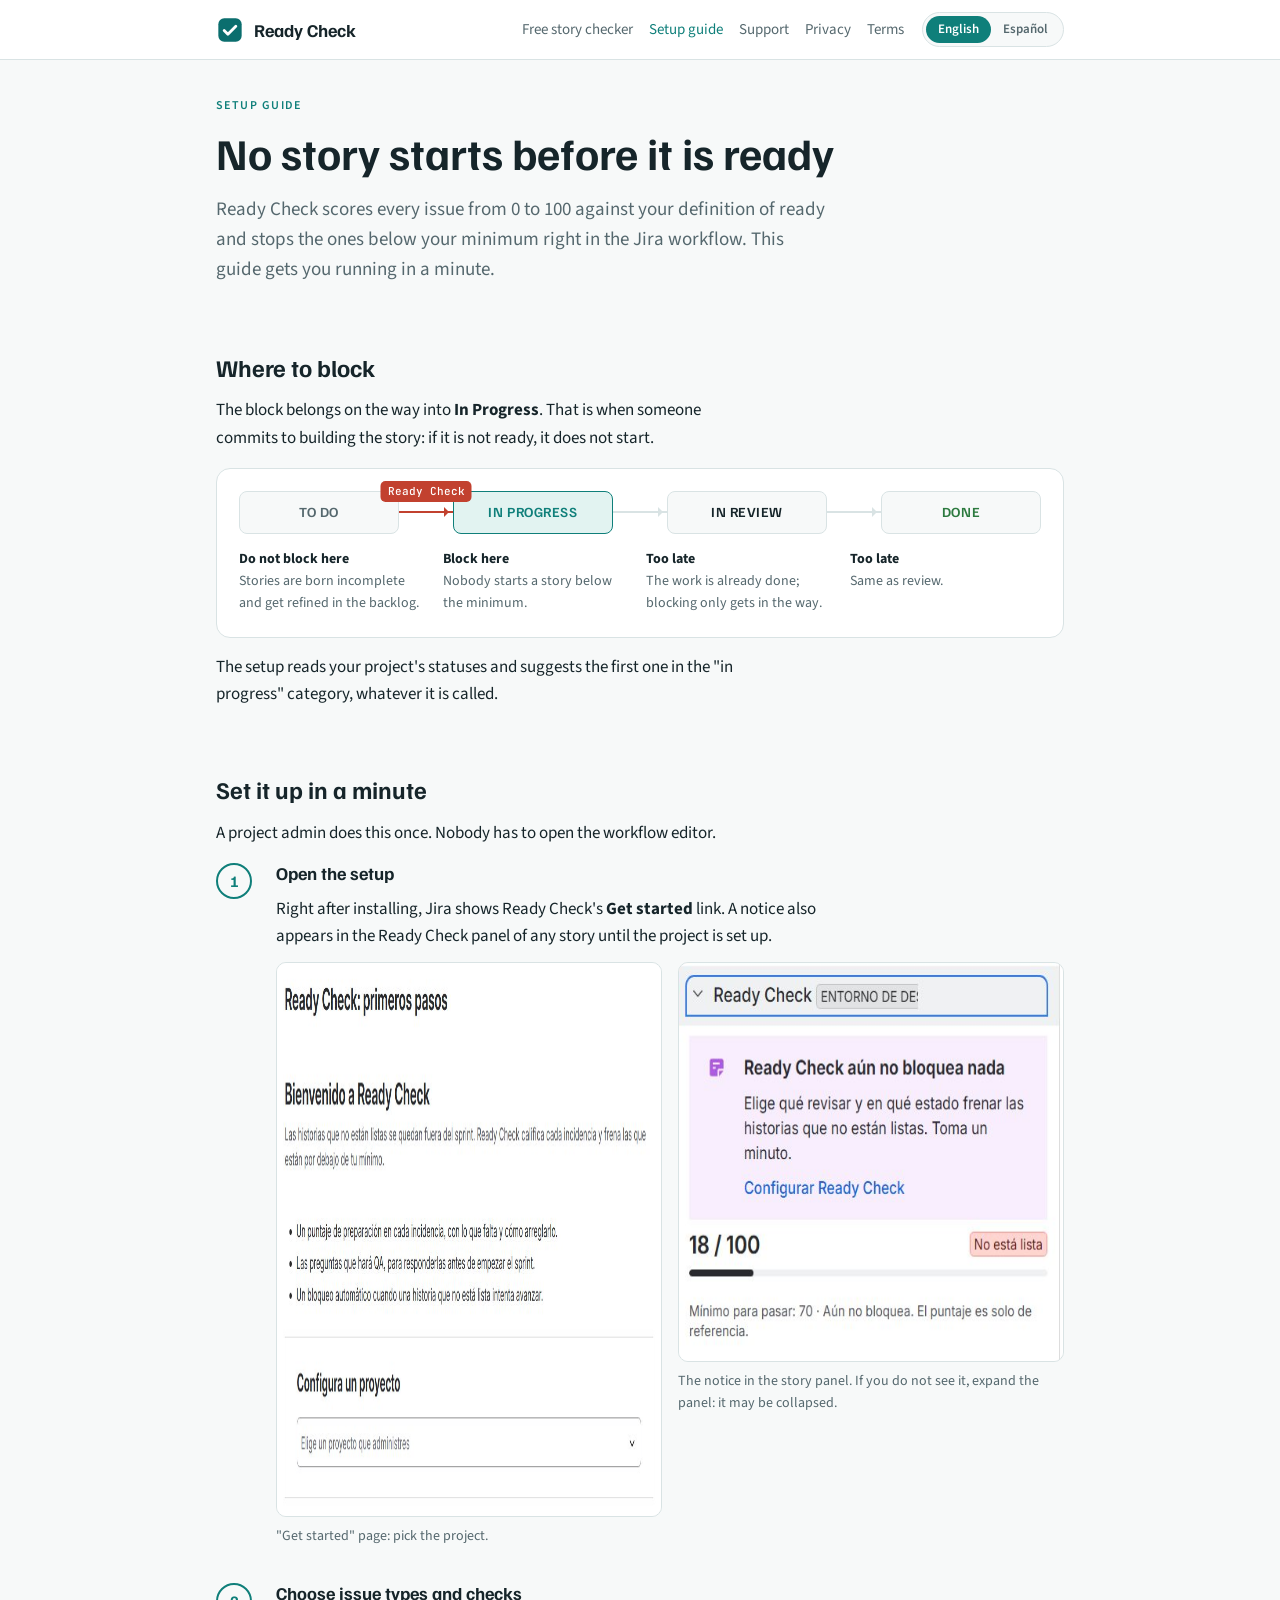
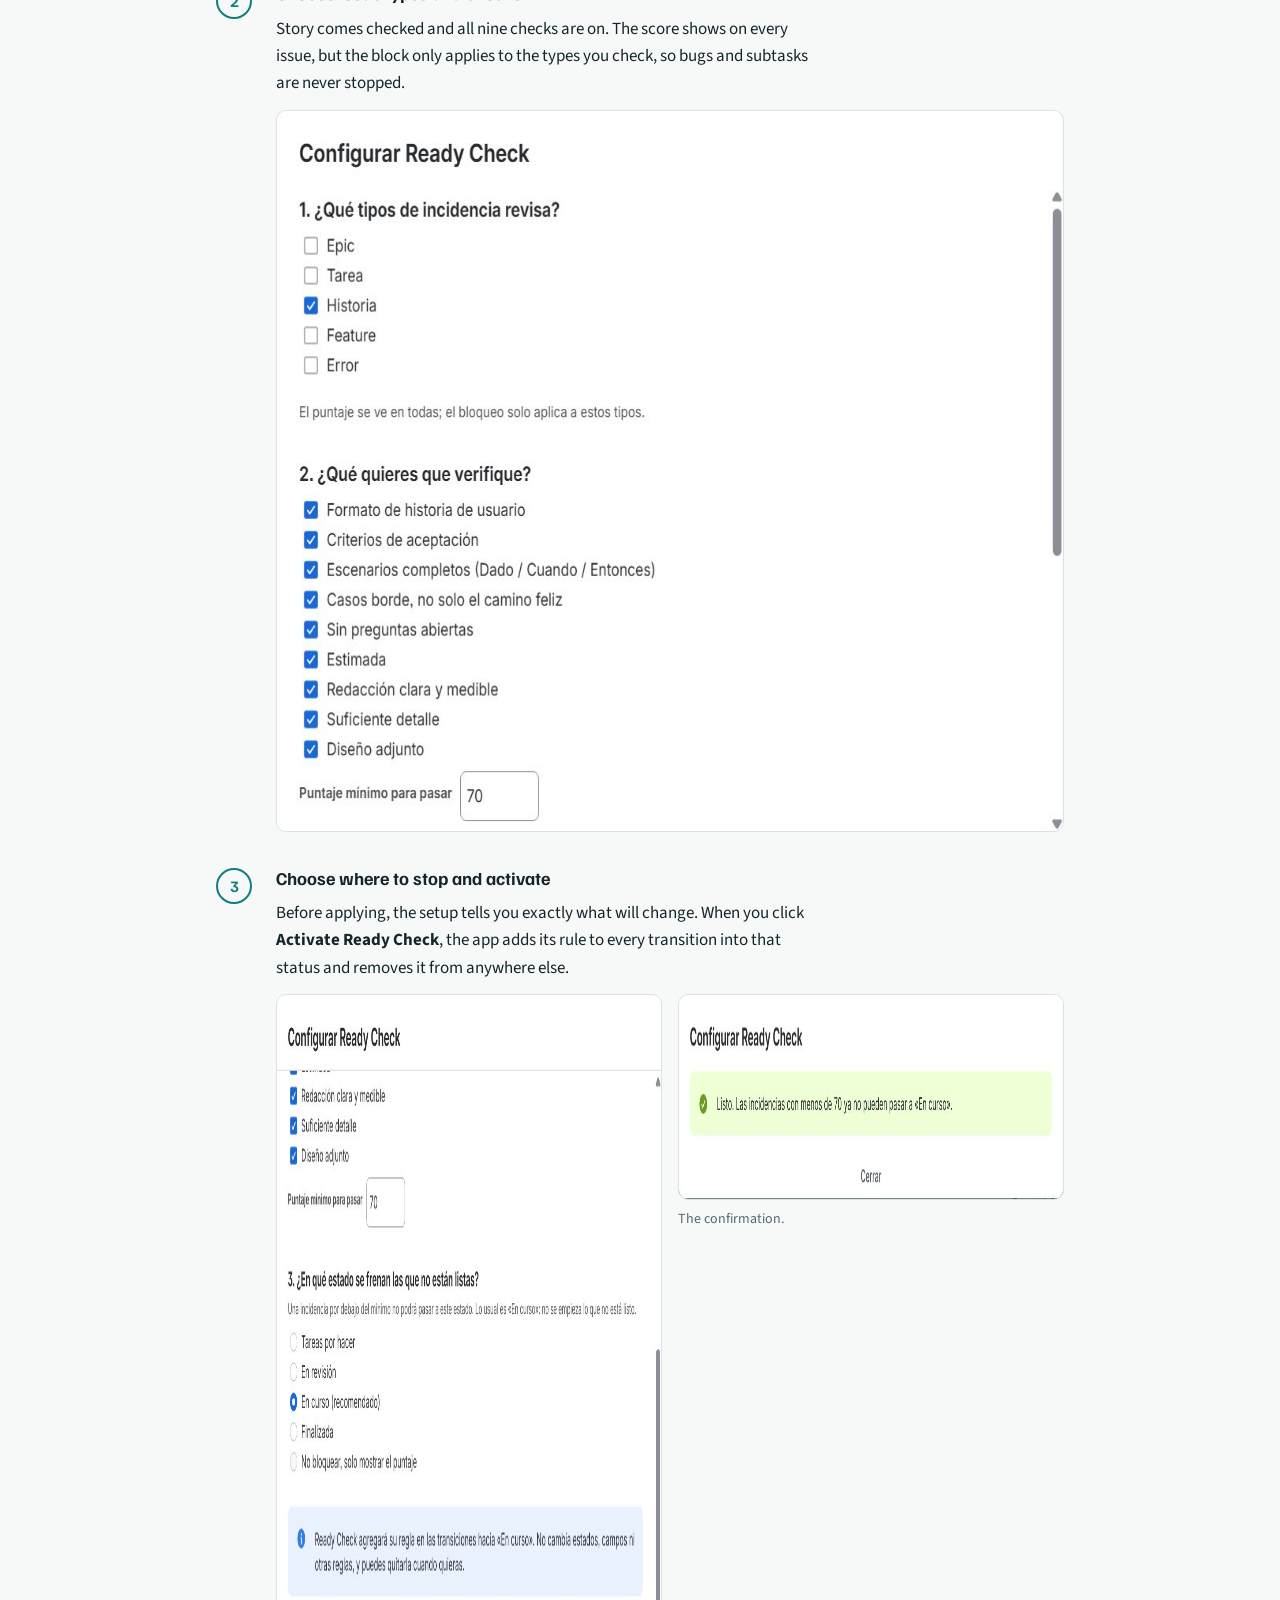
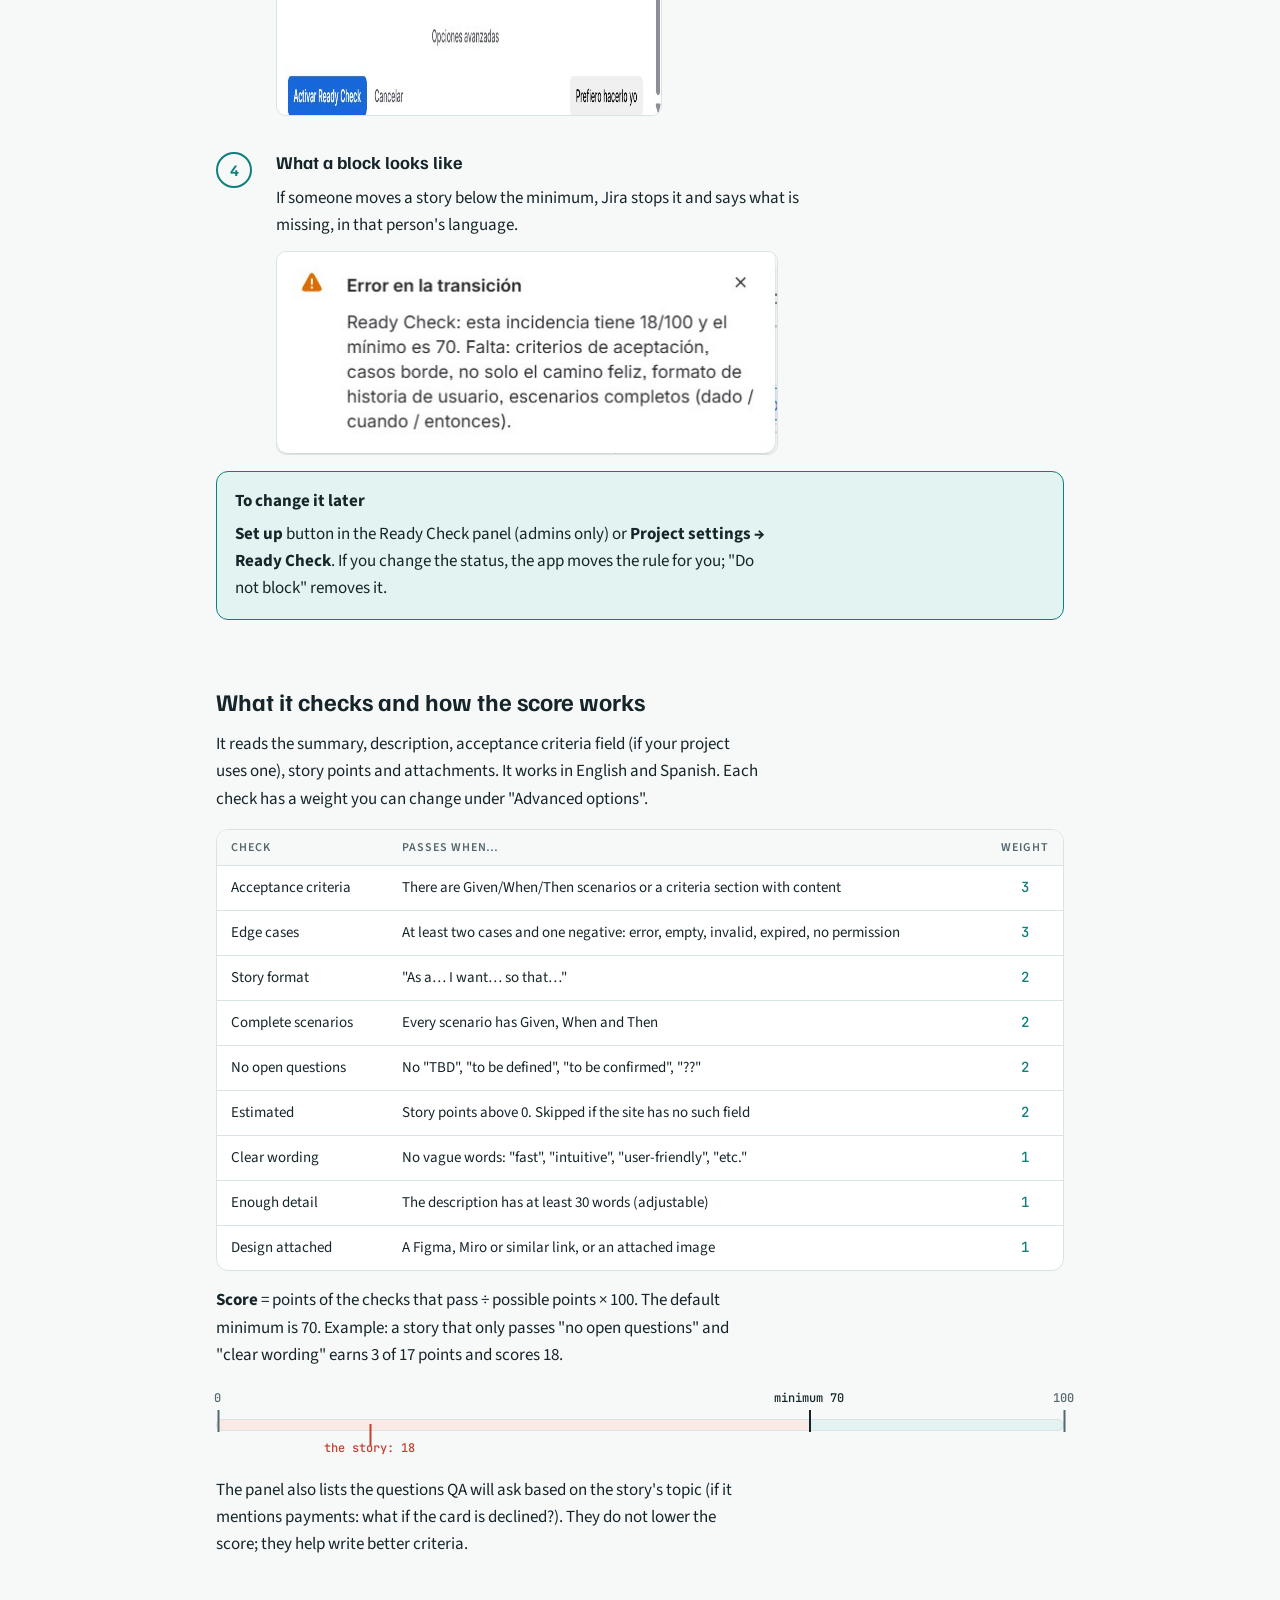
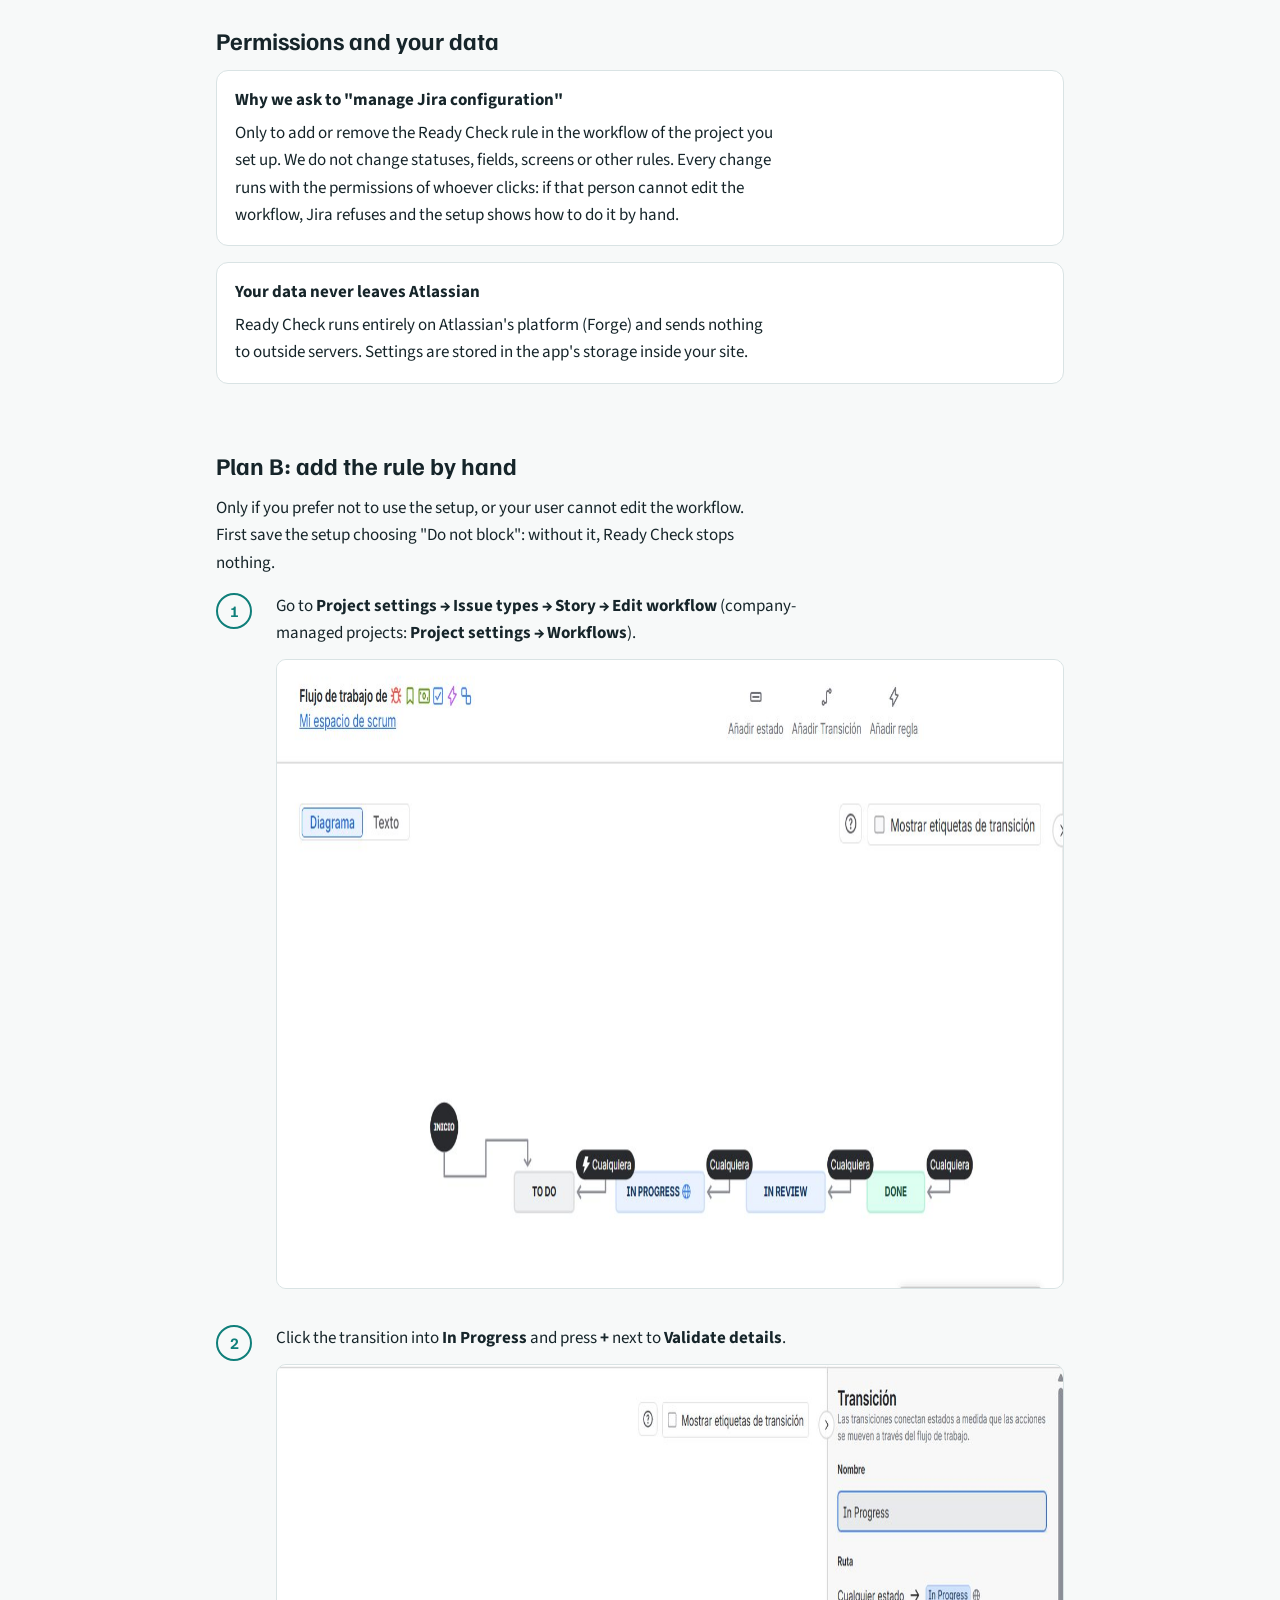
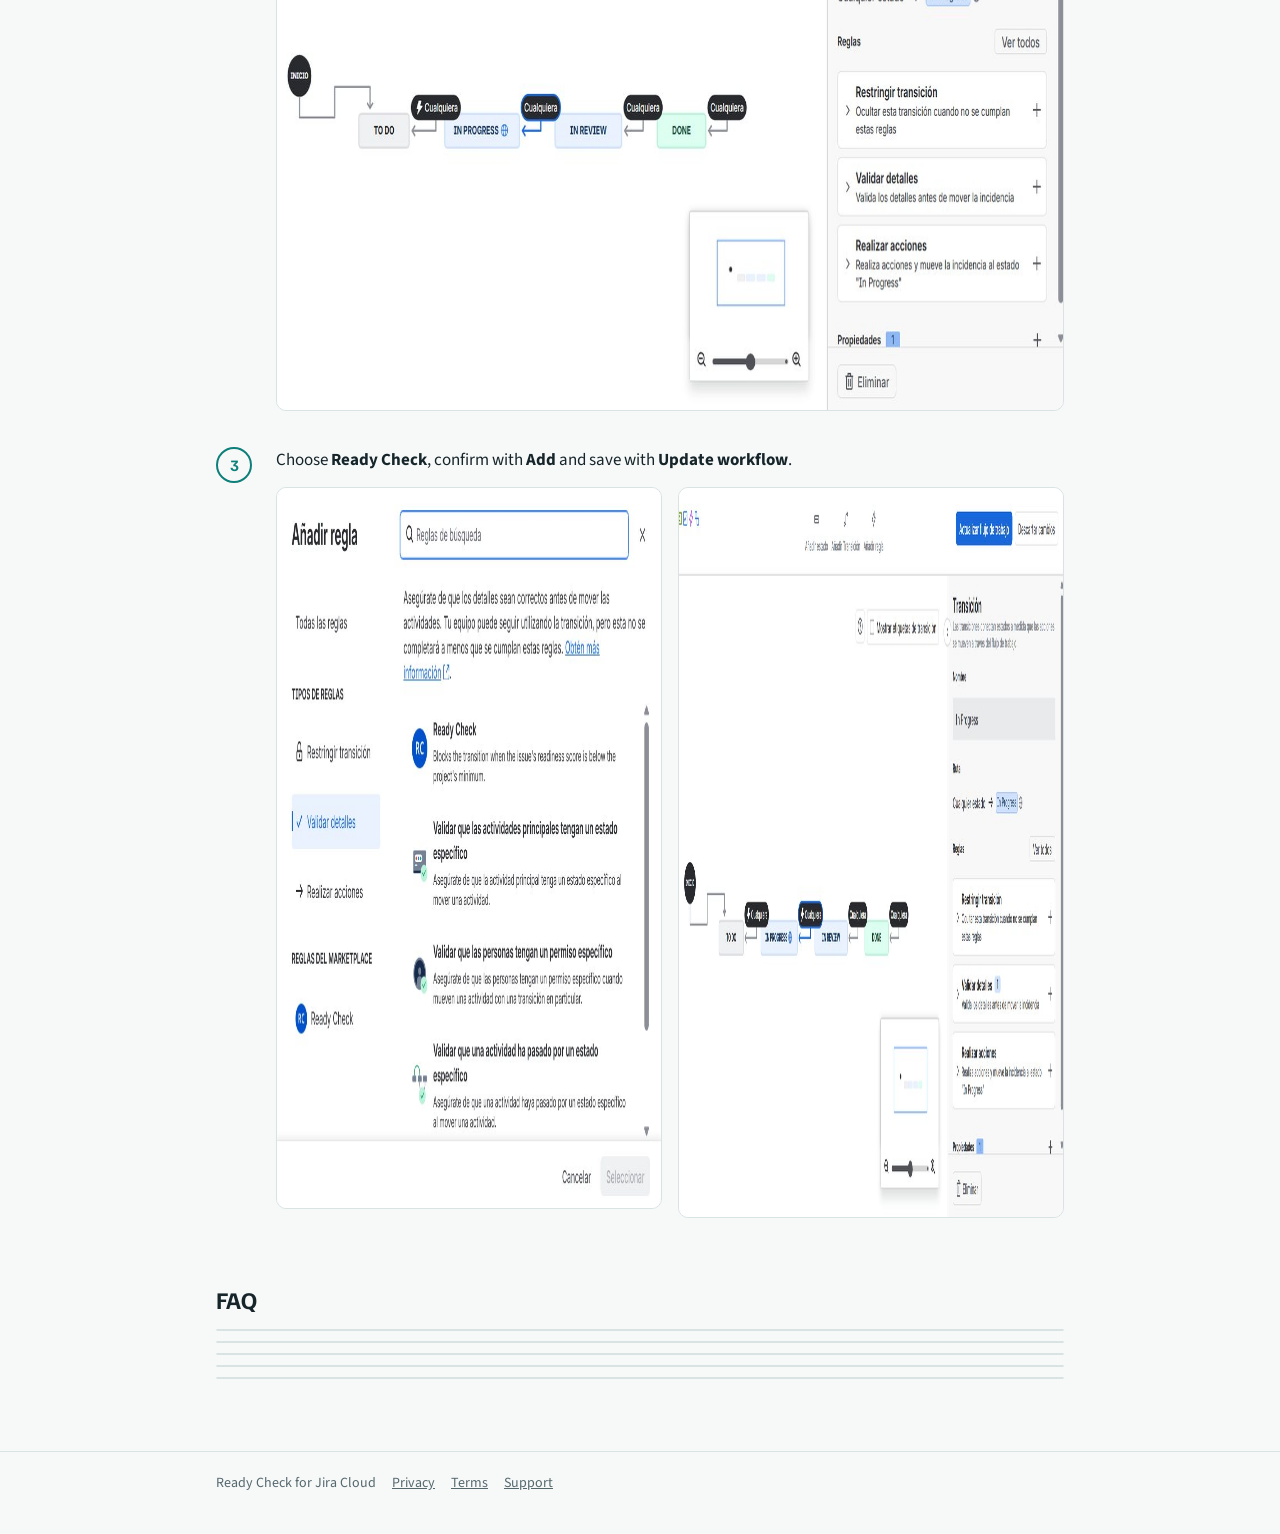
==== commit 2b4bb067: "feat: revisor gratis de historias, SEO (metadatos, vista previa, datos estructurados, sitemap) y enl" ====
--- a/guide/index.html
+++ b/guide/index.html
@@ -5,6 +5,14 @@
 <meta name="viewport" content="width=device-width, initial-scale=1">
 <title>Ready Check Setup Guide</title>
 <meta name="description" content="How to set up Ready Check in Jira in one minute.">
+<link rel="canonical" href="https://stevenpardoo.github.io/ready-check-site/guide/">
+<meta property="og:type" content="website">
+<meta property="og:title" content="Ready Check Setup Guide">
+<meta property="og:description" content="How to set up Ready Check in Jira in one minute.">
+<meta property="og:url" content="https://stevenpardoo.github.io/ready-check-site/guide/">
+<meta property="og:image" content="https://stevenpardoo.github.io/ready-check-site/assets/og.png">
+<meta name="twitter:card" content="summary_large_image">
+
 <link rel="icon" href="../assets/icon.svg" type="image/svg+xml">
 <link rel="preconnect" href="https://fonts.googleapis.com">
 <link rel="stylesheet" href="https://fonts.googleapis.com/css2?family=Familjen+Grotesk:wght@600;700&family=Source+Sans+3:wght@400;600&family=JetBrains+Mono:wght@500&display=swap">
@@ -14,6 +22,7 @@
 <header class="top"><div class="top-in">
   <a class="brand" href="../"><img src="../assets/icon.svg" alt="" width="28" height="28">Ready Check</a>
   <nav class="nav">
+    <a href="../checker/"><span class="en">Free story checker</span><span class="es">Revisor gratis</span></a>
     <a href="../guide/" aria-current="page"><span class="en">Setup guide</span><span class="es">Guía</span></a>
     <a href="../support/"><span class="en">Support</span><span class="es">Soporte</span></a>
     <a href="../privacy/"><span class="en">Privacy</span><span class="es">Privacidad</span></a>
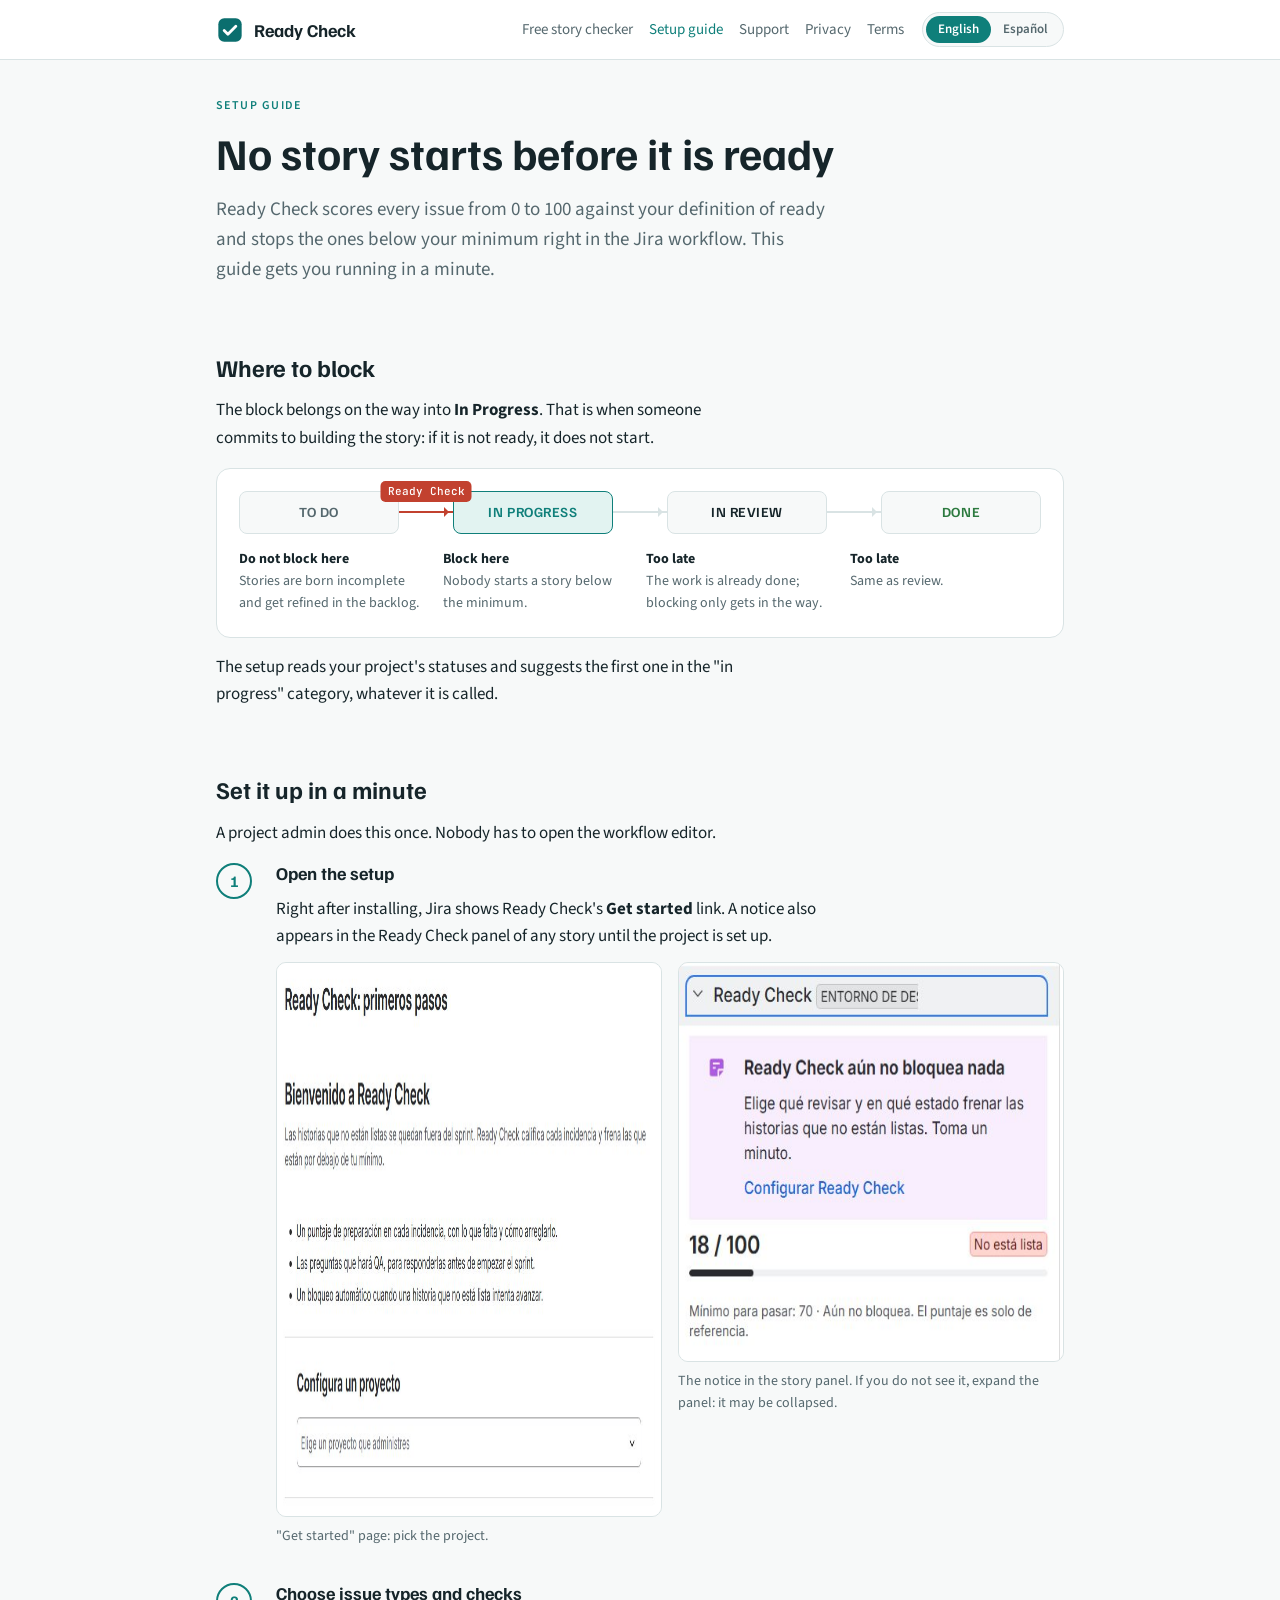
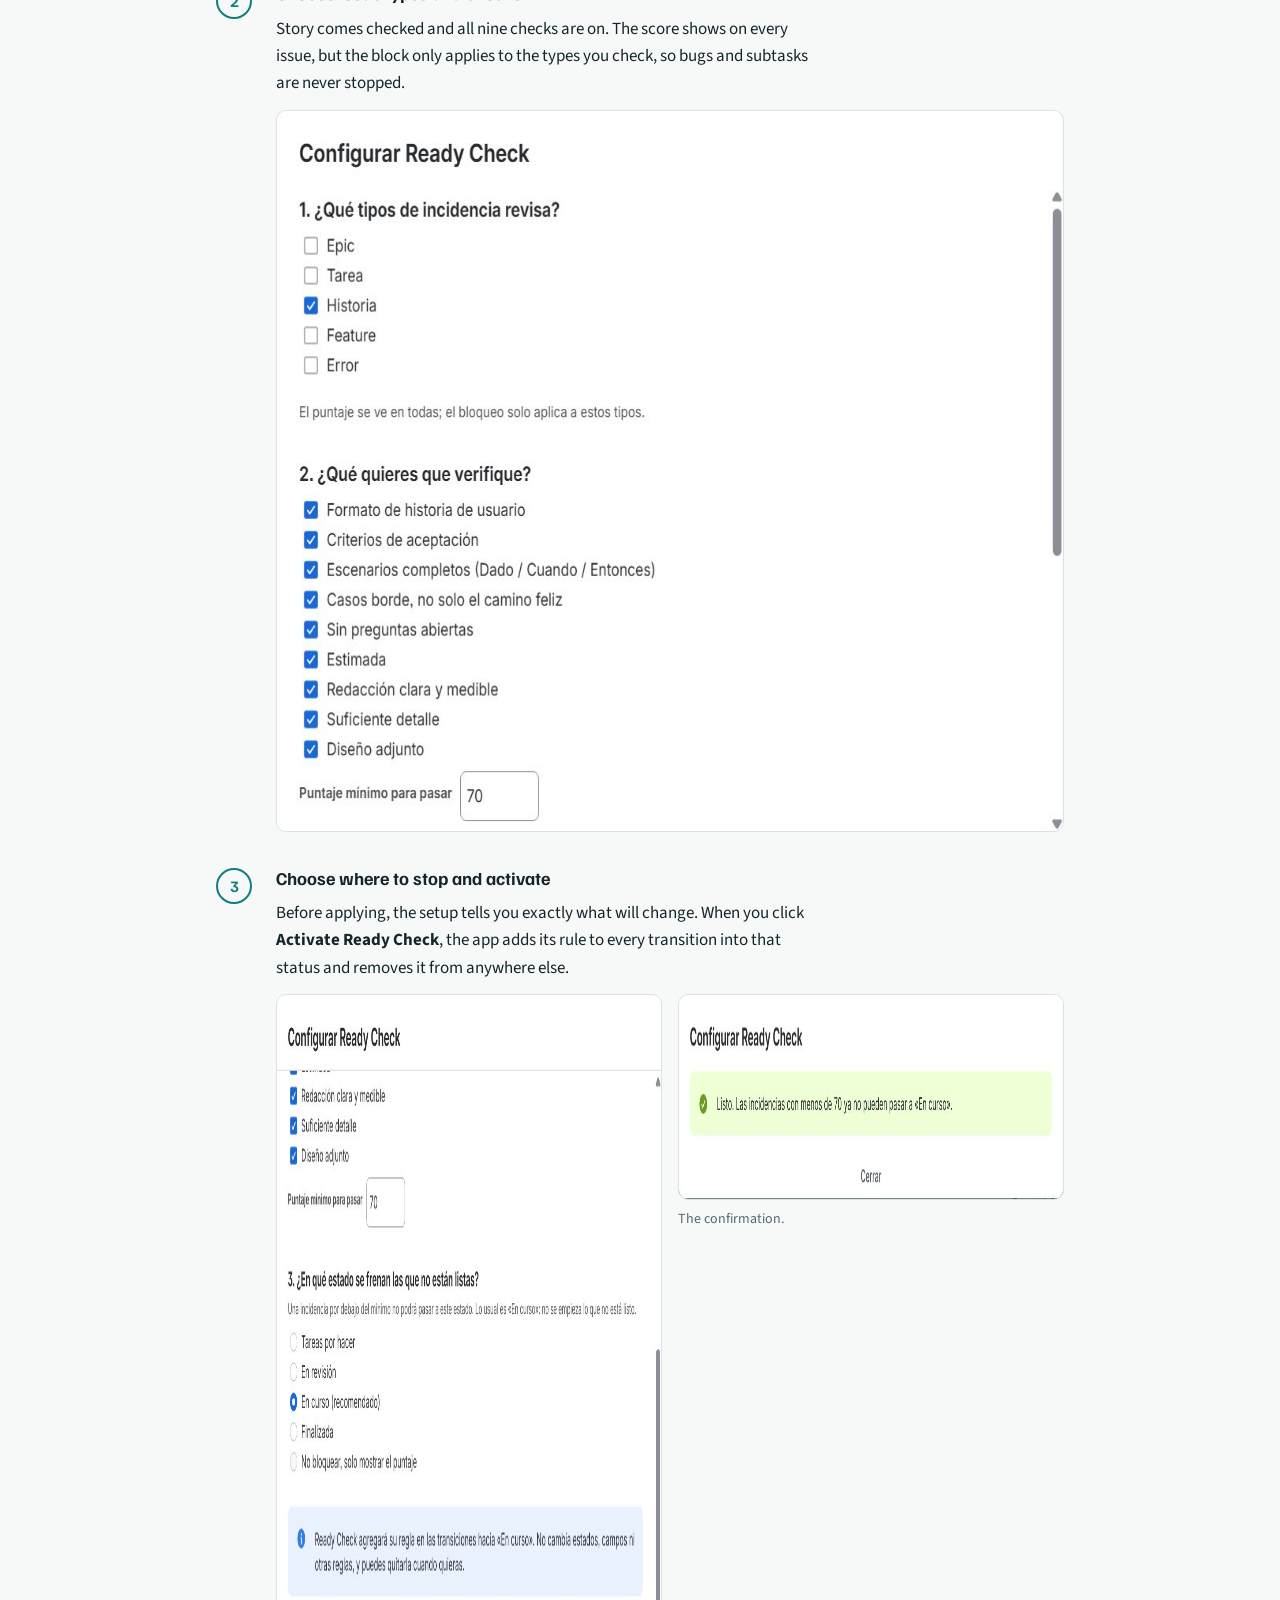
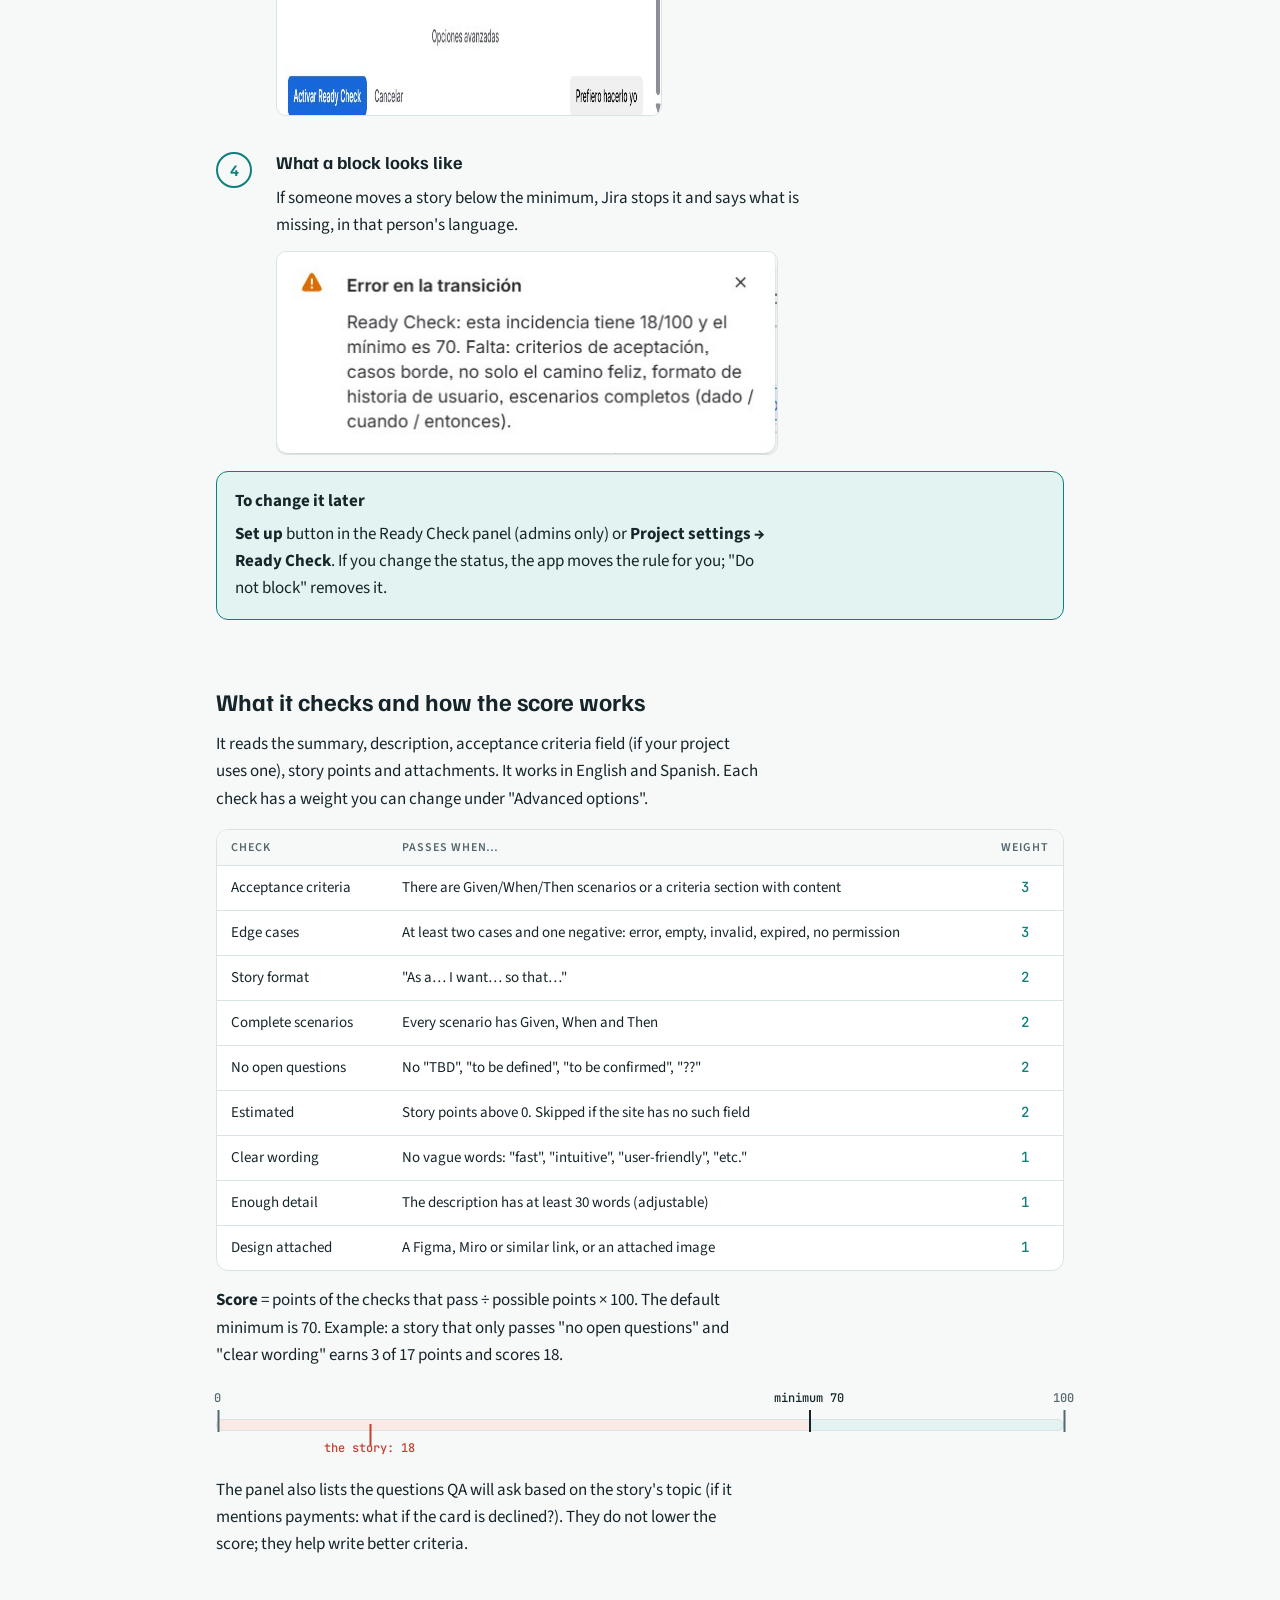
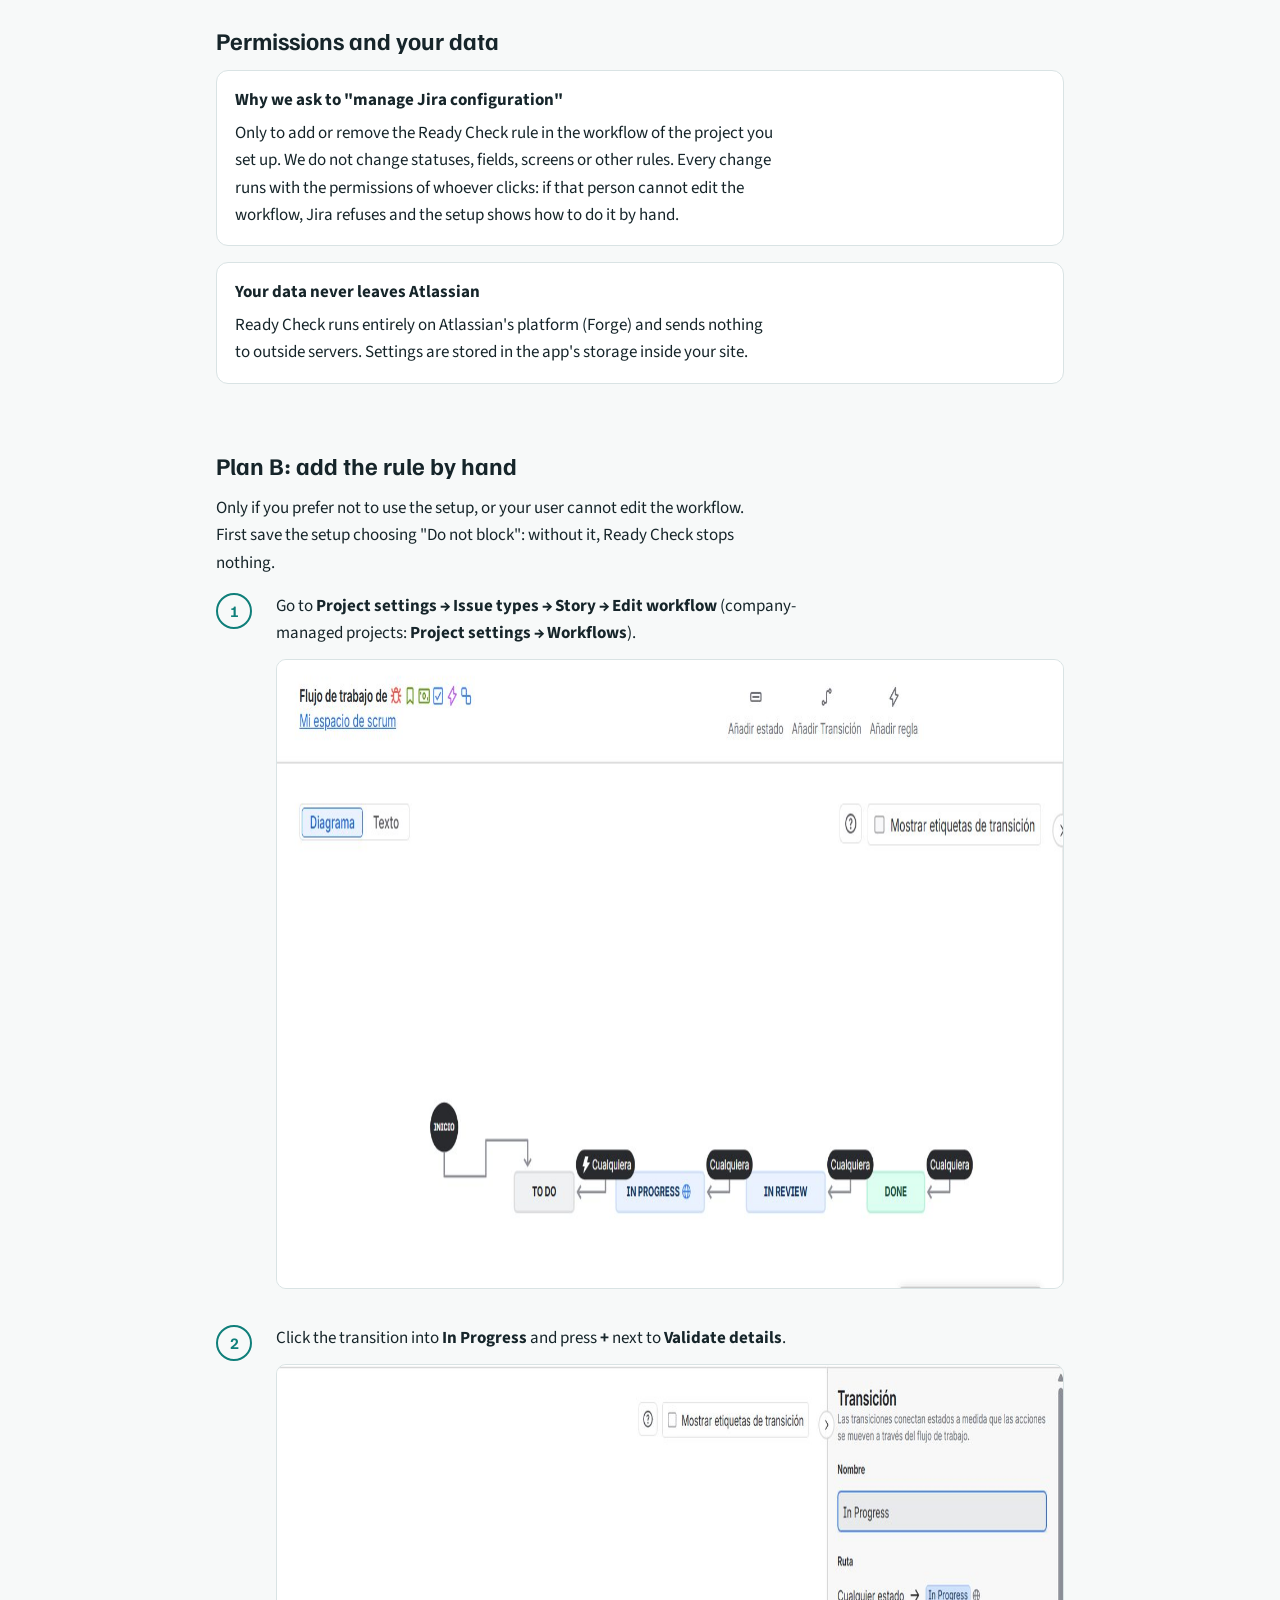
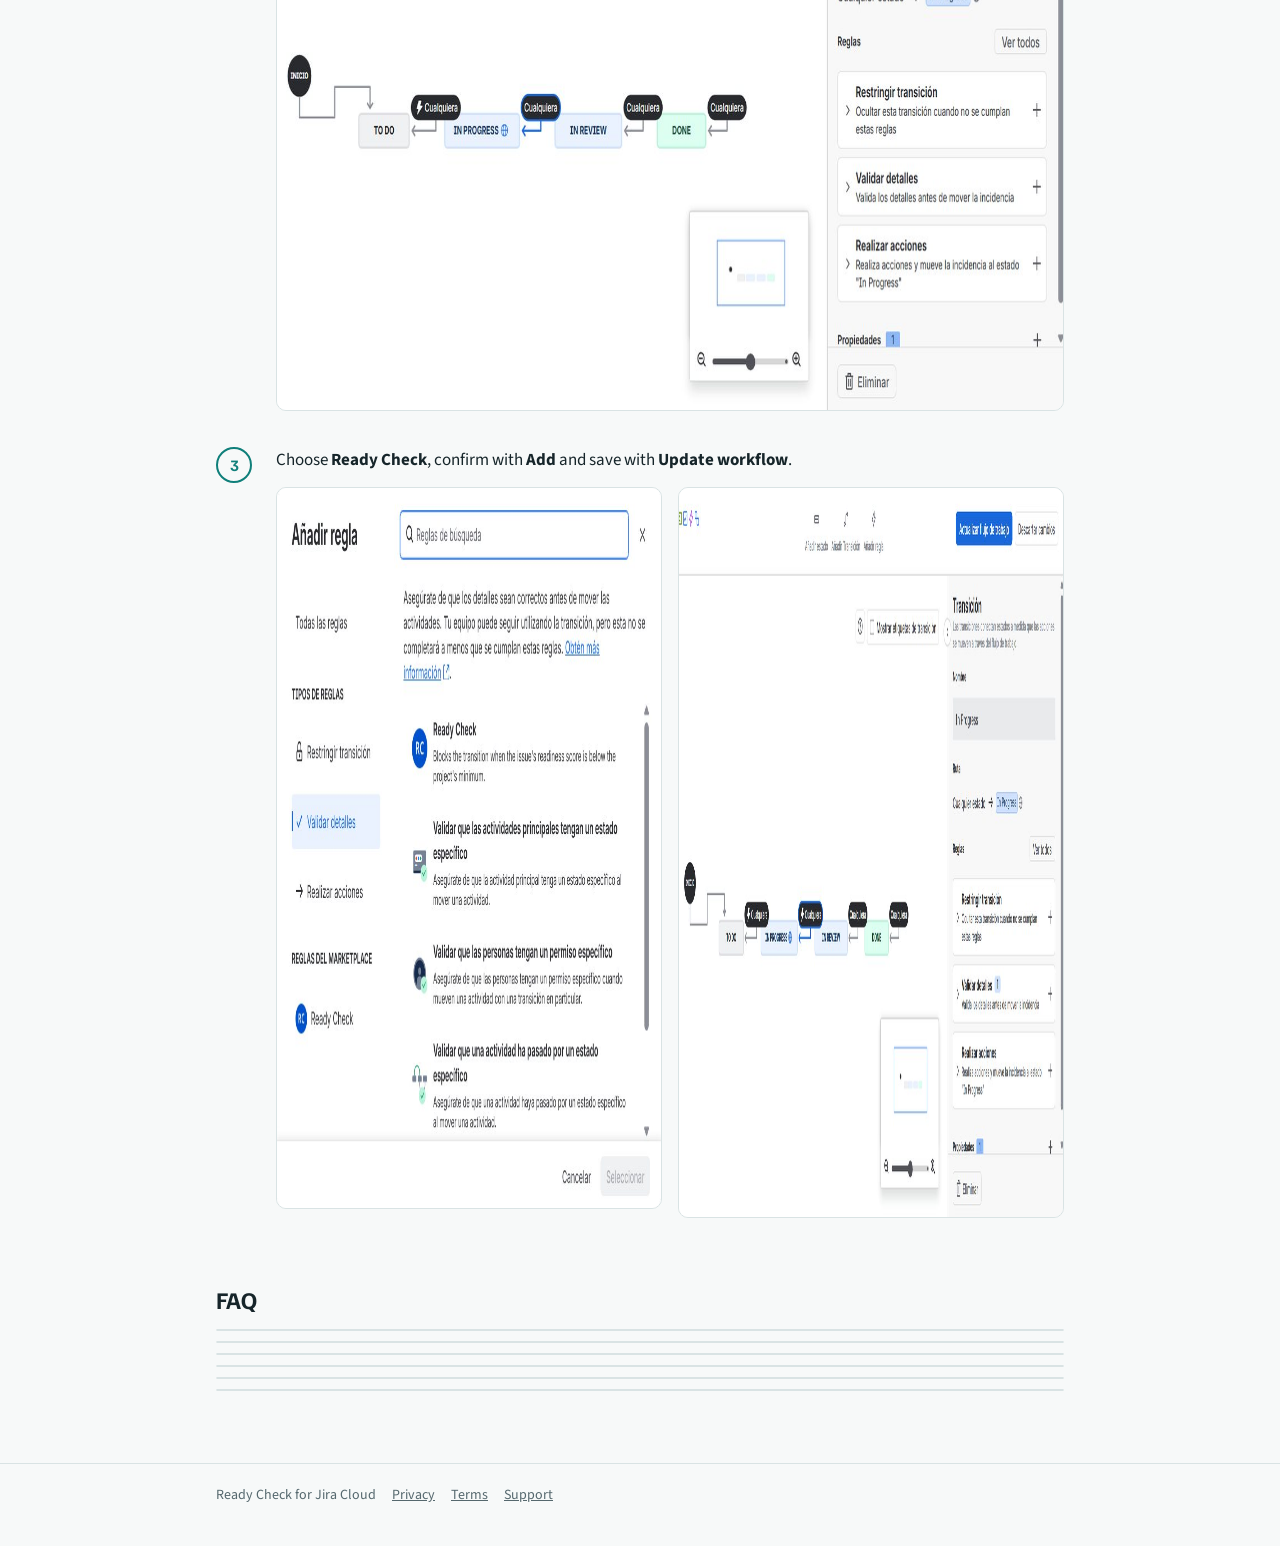
==== commit 5d77f013: "docs: qué hacer antes de desinstalar (quitar la regla del flujo) Co-Authored-By: Claude Opus 5.5 <no" ====
--- a/guide/index.html
+++ b/guide/index.html
@@ -242,6 +242,9 @@
         <details><summary class="es">Jira está en otro idioma</summary><summary class="en">Jira is in another language</summary>
           <p class="es">Los tipos de incidencia se guardan por su código interno, así que el bloqueo funciona igual en cualquier idioma. Los mensajes salen en el idioma de cada persona (español o inglés), o en el que fijes en «Opciones avanzadas».</p>
           <p class="en">Issue types are stored by their internal id, so the block works the same in any language. Messages follow each person's language (English or Spanish), or the one you set under "Advanced options".</p></details>
+        <details><summary class="es">Antes de desinstalar la app</summary><summary class="en">Before uninstalling the app</summary>
+          <p class="es">Abre la configuración de Ready Check y elige «No bloquear, solo mostrar el puntaje». Así la app quita su regla del flujo. Si desinstalas sin hacerlo, Jira puede seguir evaluando la regla y frenar las transiciones; en ese caso, borra la regla «Ready Check» de la transición en el editor del flujo.</p>
+          <p class="en">Open the Ready Check setup and choose "Do not block, only show the score". The app then removes its rule from the workflow. If you uninstall without doing this, Jira may keep evaluating the rule and stop transitions; in that case, delete the "Ready Check" rule from the transition in the workflow editor.</p></details>
         <details><summary class="es">¿Cómo lo desactivo?</summary><summary class="en">How do I turn it off?</summary>
           <p class="es">Abre el asistente y elige «No bloquear, solo mostrar el puntaje». La app quita su regla del flujo.</p>
           <p class="en">Open the setup and choose "Do not block, only show the score". The app removes its rule from the workflow.</p></details>
